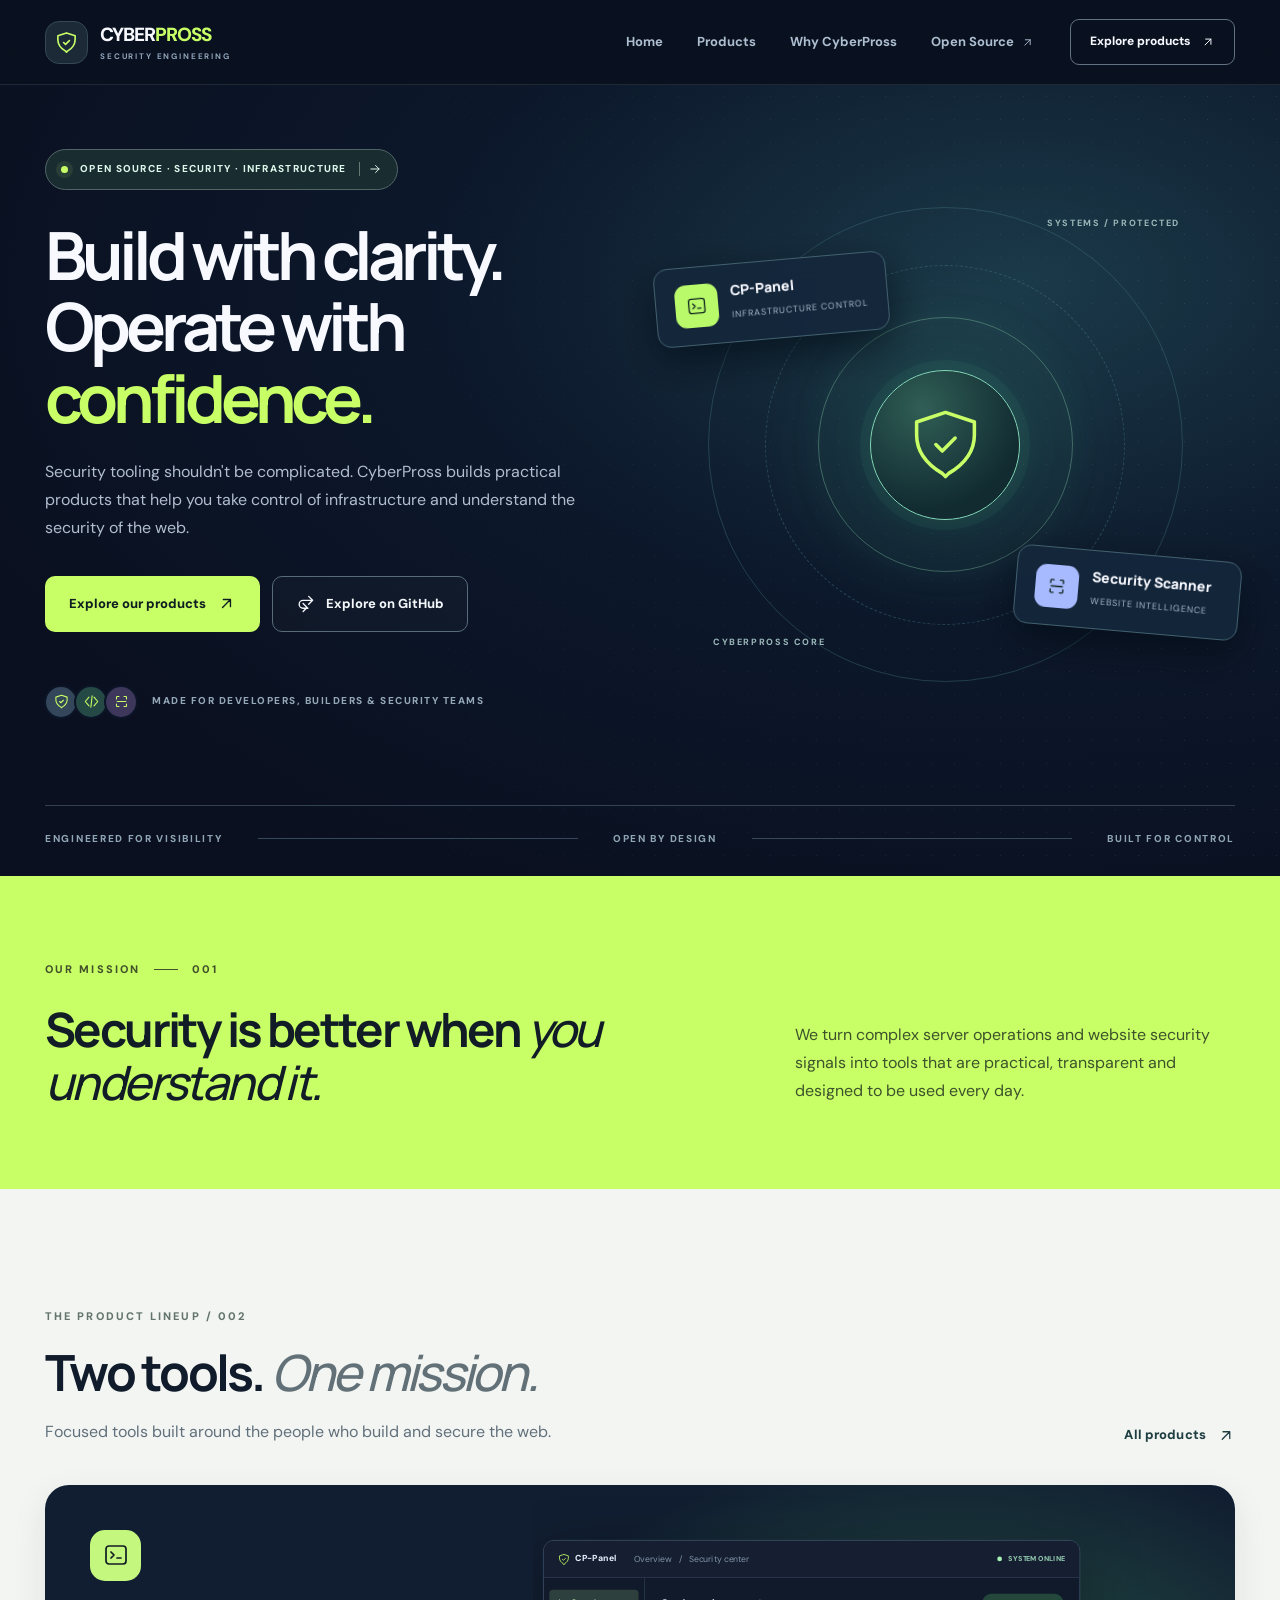
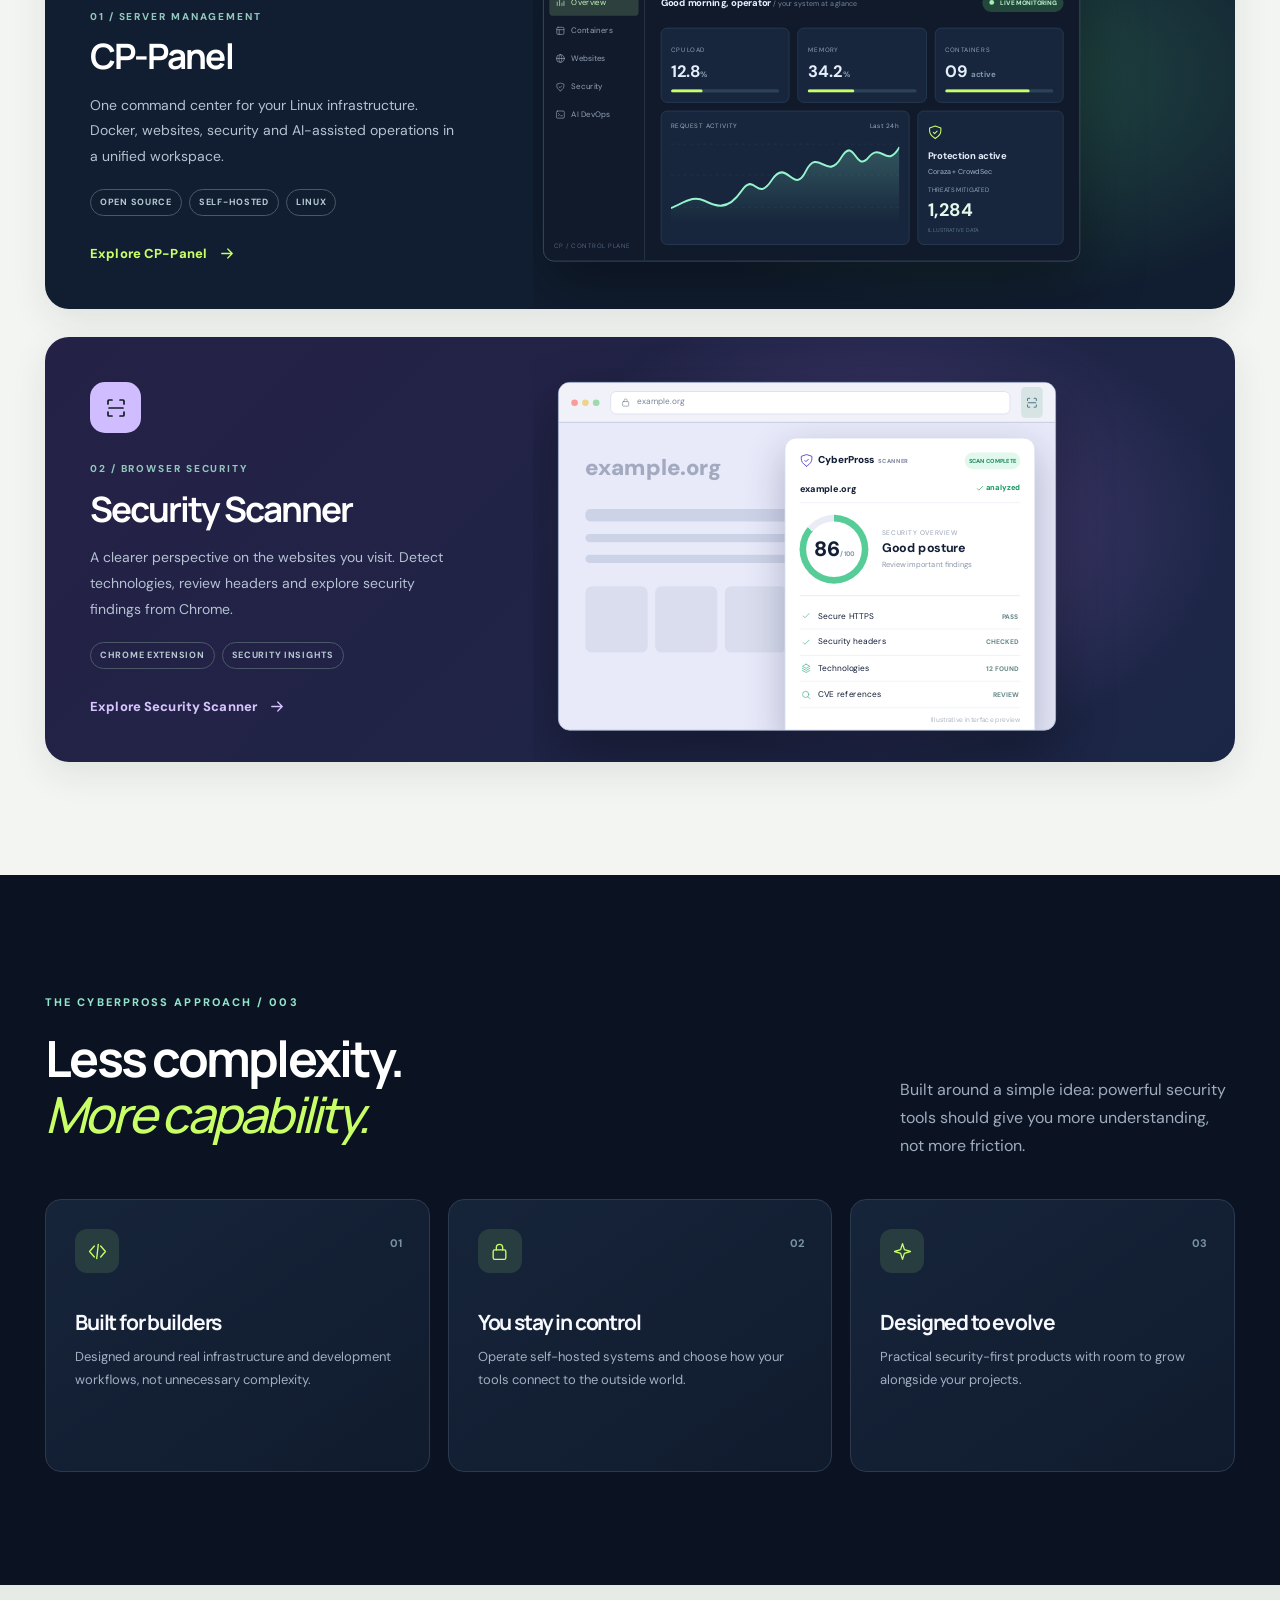
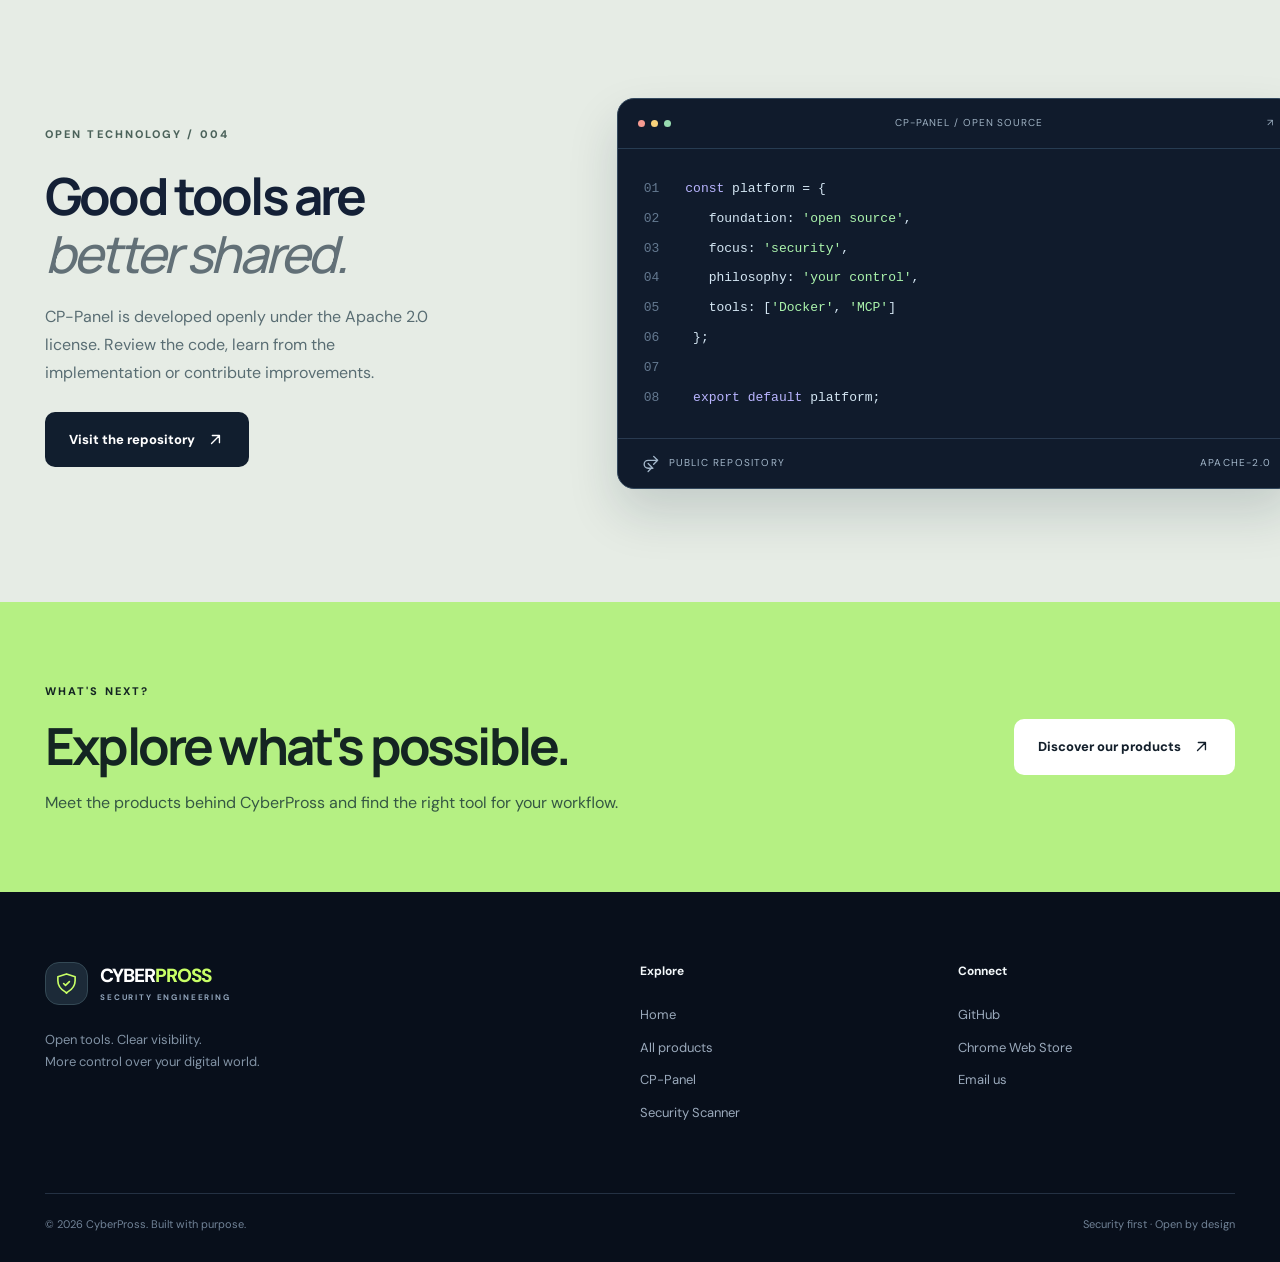
==== index.html @ 162265d2 "Import redesigned CyberPross static website" ====
<!doctype html><html lang="en"><head><meta charset="utf-8"><meta name="viewport" content="width=device-width,initial-scale=1"><meta name="description" content="CyberPross develops open-source server management software and web security tools. Discover CP-Panel and Security Scanner."><meta name="theme-color" content="#0a1020"><meta property="og:type" content="website"><meta property="og:title" content="Home | CyberPross"><meta property="og:description" content="CyberPross develops open-source server management software and web security tools. Discover CP-Panel and Security Scanner."><meta property="og:url" content="https://cyberpross.cc/"><meta name="color-scheme" content="dark"><link rel="canonical" href="https://cyberpross.cc/"><link rel="icon" href="/assets/favicon.svg" type="image/svg+xml"><link rel="stylesheet" href="/assets/styles.css"><script defer src="/assets/main.js"></script><title>Home | CyberPross</title></head><body><header class="site-header"><div class="shell nav"><a href="/" class="brand" aria-label="CyberPross home"><span class="brand-symbol"><svg class="ico " viewBox="0 0 24 24" fill="none" stroke="currentColor" stroke-width="1.7" stroke-linecap="round" stroke-linejoin="round" aria-hidden="true"><path d="m12 22 1-1c5-3 8-7 8-12V5l-9-3-9 3v4c0 5 3 9 8 12l1 1Z"/><path d="m9 12 2 2 4-4"/></svg></span><span>CYBER<span class="brand-sub">PROSS</span><small>SECURITY ENGINEERING</small></span></a><nav class="nav-links" id="main-nav" aria-label="Primary navigation"><a href="/" data-nav="/">Home</a><a href="/products/" data-nav="/products/">Products</a><a href="/#why">Why CyberPross</a><a href="https://github.com/nitishk1-hub/CP-Panel" target="_blank" rel="noopener noreferrer">Open Source <svg class="ico " viewBox="0 0 24 24" fill="none" stroke="currentColor" stroke-width="1.7" stroke-linecap="round" stroke-linejoin="round" aria-hidden="true"><path d="M7 17 17 7M8 7h9v9"/></svg></a></nav><a class="nav-button" href="/products/">Explore products <svg class="ico " viewBox="0 0 24 24" fill="none" stroke="currentColor" stroke-width="1.7" stroke-linecap="round" stroke-linejoin="round" aria-hidden="true"><path d="M7 17 17 7M8 7h9v9"/></svg></a><button class="menu-button" aria-controls="main-nav" aria-expanded="false" aria-label="Toggle menu"><svg class="ico " viewBox="0 0 24 24" fill="none" stroke="currentColor" stroke-width="1.7" stroke-linecap="round" stroke-linejoin="round" aria-hidden="true"><path d="M4 7h16M4 12h16M4 17h16"/></svg></button></div></header><main>
<div class="home-hero"><div class="hero-glow"></div><div class="shell hero-content"><div class="hero-copy"><div class="announcement"><span class="pulse"></span> OPEN SOURCE · SECURITY · INFRASTRUCTURE <span class="announcement-arrow"><svg class="ico " viewBox="0 0 24 24" fill="none" stroke="currentColor" stroke-width="1.7" stroke-linecap="round" stroke-linejoin="round" aria-hidden="true"><path d="M5 12h14m-6-6 6 6-6 6"/></svg></span></div><h1>Build with clarity.<br>Operate with <em>confidence.</em></h1><p>Security tooling shouldn't be complicated. CyberPross builds practical products that help you take control of infrastructure and understand the security of the web.</p><div class="hero-actions"><a class="button lime" href="/products/">Explore our products <svg class="ico " viewBox="0 0 24 24" fill="none" stroke="currentColor" stroke-width="1.7" stroke-linecap="round" stroke-linejoin="round" aria-hidden="true"><path d="M7 17 17 7M8 7h9v9"/></svg></a><a class="button outline" href="https://github.com/nitishk1-hub/CP-Panel" target="_blank" rel="noopener noreferrer"><svg class="ico " viewBox="0 0 24 24" fill="none" stroke="currentColor" stroke-width="1.7" stroke-linecap="round" stroke-linejoin="round" aria-hidden="true"><path d="m16 3 5 5-5 5M21 8H9a5 5 0 0 0 0 10h6m-6-6 5 5-5 5"/></svg> Explore on GitHub</a></div><div class="hero-proof"><div class="proof-avatars"><span><svg class="ico " viewBox="0 0 24 24" fill="none" stroke="currentColor" stroke-width="1.7" stroke-linecap="round" stroke-linejoin="round" aria-hidden="true"><path d="m12 22 1-1c5-3 8-7 8-12V5l-9-3-9 3v4c0 5 3 9 8 12l1 1Z"/><path d="m9 12 2 2 4-4"/></svg></span><span><svg class="ico " viewBox="0 0 24 24" fill="none" stroke="currentColor" stroke-width="1.7" stroke-linecap="round" stroke-linejoin="round" aria-hidden="true"><path d="m8 5-6 7 6 7M16 5l6 7-6 7m-3-16-2 18"/></svg></span><span><svg class="ico " viewBox="0 0 24 24" fill="none" stroke="currentColor" stroke-width="1.7" stroke-linecap="round" stroke-linejoin="round" aria-hidden="true"><path d="M4 8V5a1 1 0 0 1 1-1h3m8 0h3a1 1 0 0 1 1 1v3M4 16v3a1 1 0 0 0 1 1h3m8 0h3a1 1 0 0 0 1-1v-3M5 12h14"/></svg></span></div><span>MADE FOR DEVELOPERS, BUILDERS &amp; SECURITY TEAMS</span></div></div><div class="hero-image"><div class="hero-orbit orbit-one"></div><div class="hero-orbit orbit-two"></div><div class="hero-orbit orbit-three"></div><div class="hero-orbit core-orbit"><span><svg class="ico " viewBox="0 0 24 24" fill="none" stroke="currentColor" stroke-width="1.7" stroke-linecap="round" stroke-linejoin="round" aria-hidden="true"><path d="m12 22 1-1c5-3 8-7 8-12V5l-9-3-9 3v4c0 5 3 9 8 12l1 1Z"/><path d="m9 12 2 2 4-4"/></svg></span></div><div class="floating-card floating-left"><span><svg class="ico " viewBox="0 0 24 24" fill="none" stroke="currentColor" stroke-width="1.7" stroke-linecap="round" stroke-linejoin="round" aria-hidden="true"><rect x="2" y="3" width="20" height="18" rx="3"/><path d="m7 9 3 3-3 3m6 0h4"/></svg></span><div><b>CP-Panel</b><small>INFRASTRUCTURE CONTROL</small></div></div><div class="floating-card floating-right"><span><svg class="ico " viewBox="0 0 24 24" fill="none" stroke="currentColor" stroke-width="1.7" stroke-linecap="round" stroke-linejoin="round" aria-hidden="true"><path d="M4 8V5a1 1 0 0 1 1-1h3m8 0h3a1 1 0 0 1 1 1v3M4 16v3a1 1 0 0 0 1 1h3m8 0h3a1 1 0 0 0 1-1v-3M5 12h14"/></svg></span><div><b>Security Scanner</b><small>WEBSITE INTELLIGENCE</small></div></div><div class="orbit-label orbit-label-a">SYSTEMS / PROTECTED</div><div class="orbit-label orbit-label-b">CYBERPROSS CORE</div></div></div><div class="shell hero-bottom"><span>ENGINEERED FOR VISIBILITY</span><div class="line"></div><span>OPEN BY DESIGN</span><div class="line"></div><span>BUILT FOR CONTROL</span></div></div>
<section class="intro-band"><div class="shell intro-grid"><div class="intro-heading"><span class="eyebrow">OUR MISSION <span class="eyebrow-line"></span> 001</span><h2>Security is better when <span>you understand it.</span></h2></div><p>We turn complex server operations and website security signals into tools that are practical, transparent and designed to be used every day.</p></div></section>
<section class="section portfolio-section" id="products"><div class="shell"><div class="section-heading"><div><span class="eyebrow">THE PRODUCT LINEUP / 002</span><h2>Two tools. <span class="serif">One mission.</span></h2><p>Focused tools built around the people who build and secure the web.</p></div><a class="text-link dark-link" href="/products/">All products <svg class="ico " viewBox="0 0 24 24" fill="none" stroke="currentColor" stroke-width="1.7" stroke-linecap="round" stroke-linejoin="round" aria-hidden="true"><path d="M7 17 17 7M8 7h9v9"/></svg></a></div><div class="product-stack"><article class="product-tile cp-tile"><div class="tile-copy"><div class="tile-icon"><svg class="ico " viewBox="0 0 24 24" fill="none" stroke="currentColor" stroke-width="1.7" stroke-linecap="round" stroke-linejoin="round" aria-hidden="true"><rect x="2" y="3" width="20" height="18" rx="3"/><path d="m7 9 3 3-3 3m6 0h4"/></svg></div><span class="eyebrow">01 / SERVER MANAGEMENT</span><h3>CP-Panel</h3><p>One command center for your Linux infrastructure. Docker, websites, security and AI-assisted operations in a unified workspace.</p><div class="tile-tags"><span>OPEN SOURCE</span><span>SELF-HOSTED</span><span>LINUX</span></div><a class="text-link" href="/products/cp-panel/">Explore CP-Panel <svg class="ico " viewBox="0 0 24 24" fill="none" stroke="currentColor" stroke-width="1.7" stroke-linecap="round" stroke-linejoin="round" aria-hidden="true"><path d="M5 12h14m-6-6 6 6-6 6"/></svg></a></div><div class="tile-preview"><div class="mock-dashboard"><div class="dash-top"><span class="dash-mark"><svg class="ico " viewBox="0 0 24 24" fill="none" stroke="currentColor" stroke-width="1.7" stroke-linecap="round" stroke-linejoin="round" aria-hidden="true"><path d="m12 22 1-1c5-3 8-7 8-12V5l-9-3-9 3v4c0 5 3 9 8 12l1 1Z"/><path d="m9 12 2 2 4-4"/></svg> CP-Panel</span><span class="dash-crumb">Overview <em>/</em> Security center</span><span class="dash-online"><i></i> SYSTEM ONLINE</span></div><div class="dash-content"><aside class="dash-rail"><span class="active"><svg class="ico " viewBox="0 0 24 24" fill="none" stroke="currentColor" stroke-width="1.7" stroke-linecap="round" stroke-linejoin="round" aria-hidden="true"><path d="M4 20v-9m6 9V5m6 15v-6m5 6V9"/></svg> Overview</span><span><svg class="ico " viewBox="0 0 24 24" fill="none" stroke="currentColor" stroke-width="1.7" stroke-linecap="round" stroke-linejoin="round" aria-hidden="true"><rect x="3" y="3" width="18" height="18" rx="3"/><path d="M3 9h18M9 9v12"/></svg> Containers</span><span><svg class="ico " viewBox="0 0 24 24" fill="none" stroke="currentColor" stroke-width="1.7" stroke-linecap="round" stroke-linejoin="round" aria-hidden="true"><circle cx="12" cy="12" r="10"/><path d="M2 12h20M12 2c5 5 5 15 0 20-5-5-5-15 0-20"/></svg> Websites</span><span><svg class="ico " viewBox="0 0 24 24" fill="none" stroke="currentColor" stroke-width="1.7" stroke-linecap="round" stroke-linejoin="round" aria-hidden="true"><path d="m12 22 1-1c5-3 8-7 8-12V5l-9-3-9 3v4c0 5 3 9 8 12l1 1Z"/><path d="m9 12 2 2 4-4"/></svg> Security</span><span><svg class="ico " viewBox="0 0 24 24" fill="none" stroke="currentColor" stroke-width="1.7" stroke-linecap="round" stroke-linejoin="round" aria-hidden="true"><rect x="2" y="3" width="20" height="18" rx="3"/><path d="m7 9 3 3-3 3m6 0h4"/></svg> AI DevOps</span><div class="rail-end">CP / CONTROL PLANE</div></aside><div class="dash-main"><div class="dash-heading"><span>Good morning, operator<span class="dash-soft"> / your system at a glance</span></span><span class="tiny-pill"><i></i> LIVE MONITORING</span></div><div class="dash-stats"><div><small>CPU LOAD</small><b>12.8<span>%</span></b><div class="tiny-meter"><i style="width:29%"></i></div></div><div><small>MEMORY</small><b>34.2<span>%</span></b><div class="tiny-meter"><i style="width:43%"></i></div></div><div><small>CONTAINERS</small><b>09 <span>active</span></b><div class="tiny-meter"><i style="width:78%"></i></div></div></div><div class="dash-bottom"><div class="dash-chart"><div class="chart-head"><span>REQUEST ACTIVITY</span><span>Last 24h</span></div><svg viewBox="0 0 390 115" preserveAspectRatio="none" aria-label="Illustrative request activity chart"><defs><linearGradient id="cFill" x1="0" y1="0" x2="0" y2="1"><stop offset="0%" stop-color="#87f0cf" stop-opacity=".24"/><stop offset="100%" stop-color="#87f0cf" stop-opacity="0"/></linearGradient></defs><path d="M0 94H390M0 50H390M0 8H390" stroke="#26374d" stroke-dasharray="4 7"/><path d="M0 95C28 85 39 78 57 85S96 100 120 72 146 89 172 57 209 79 230 45 266 59 290 27 314 48 337 26 367 43 390 12V115H0Z" fill="url(#cFill)"/><path d="M0 95C28 85 39 78 57 85S96 100 120 72 146 89 172 57 209 79 230 45 266 59 290 27 314 48 337 26 367 43 390 12" fill="none" stroke="#95f5cf" stroke-width="2.8"/></svg></div><div class="dash-protect"><div class="protect-icon"><svg class="ico " viewBox="0 0 24 24" fill="none" stroke="currentColor" stroke-width="1.7" stroke-linecap="round" stroke-linejoin="round" aria-hidden="true"><path d="m12 22 1-1c5-3 8-7 8-12V5l-9-3-9 3v4c0 5 3 9 8 12l1 1Z"/><path d="m9 12 2 2 4-4"/></svg></div><b>Protection active</b><p>Coraza + CrowdSec</p><span>THREATS MITIGATED</span><strong>1,284</strong><small>ILLUSTRATIVE DATA</small></div></div></div></div></div></div></article><article class="product-tile scanner-tile"><div class="tile-copy"><div class="tile-icon purple"><svg class="ico " viewBox="0 0 24 24" fill="none" stroke="currentColor" stroke-width="1.7" stroke-linecap="round" stroke-linejoin="round" aria-hidden="true"><path d="M4 8V5a1 1 0 0 1 1-1h3m8 0h3a1 1 0 0 1 1 1v3M4 16v3a1 1 0 0 0 1 1h3m8 0h3a1 1 0 0 0 1-1v-3M5 12h14"/></svg></div><span class="eyebrow">02 / BROWSER SECURITY</span><h3>Security Scanner</h3><p>A clearer perspective on the websites you visit. Detect technologies, review headers and explore security findings from Chrome.</p><div class="tile-tags"><span>CHROME EXTENSION</span><span>SECURITY INSIGHTS</span></div><a class="text-link" href="/products/security-scanner/">Explore Security Scanner <svg class="ico " viewBox="0 0 24 24" fill="none" stroke="currentColor" stroke-width="1.7" stroke-linecap="round" stroke-linejoin="round" aria-hidden="true"><path d="M5 12h14m-6-6 6 6-6 6"/></svg></a></div><div class="tile-preview"><div class="mock-browser"><div class="browser-chrome"><div class="browser-dots"><i></i><i></i><i></i></div><div class="browser-address"><svg class="ico " viewBox="0 0 24 24" fill="none" stroke="currentColor" stroke-width="1.7" stroke-linecap="round" stroke-linejoin="round" aria-hidden="true"><rect x="4" y="10" width="16" height="12" rx="2"/><path d="M8 10V7a4 4 0 0 1 8 0v3"/></svg> example.org</div><div class="browser-tool"><svg class="ico " viewBox="0 0 24 24" fill="none" stroke="currentColor" stroke-width="1.7" stroke-linecap="round" stroke-linejoin="round" aria-hidden="true"><path d="M4 8V5a1 1 0 0 1 1-1h3m8 0h3a1 1 0 0 1 1 1v3M4 16v3a1 1 0 0 0 1 1h3m8 0h3a1 1 0 0 0 1-1v-3M5 12h14"/></svg></div></div><div class="scan-layout"><div class="scan-background"><span>example.org</span><div class="phantom large"></div><div class="phantom medium"></div><div class="phantom"></div><div class="phantom-cards"><i></i><i></i><i></i></div></div><div class="scan-popover"><div class="scan-head"><div class="scan-brand"><svg class="ico " viewBox="0 0 24 24" fill="none" stroke="currentColor" stroke-width="1.7" stroke-linecap="round" stroke-linejoin="round" aria-hidden="true"><path d="m12 22 1-1c5-3 8-7 8-12V5l-9-3-9 3v4c0 5 3 9 8 12l1 1Z"/><path d="m9 12 2 2 4-4"/></svg> CyberPross <span>SCANNER</span></div><span class="scan-status">SCAN COMPLETE</span></div><div class="scan-target">example.org <span><svg class="ico " viewBox="0 0 24 24" fill="none" stroke="currentColor" stroke-width="1.7" stroke-linecap="round" stroke-linejoin="round" aria-hidden="true"><path d="m5 12 4 4L19 6"/></svg> analyzed</span></div><div class="scan-score"><div class="score-ring"><span>86<small>/100</small></span></div><div><small>SECURITY OVERVIEW</small><strong>Good posture</strong><p>Review important findings</p></div></div><div class="scan-lines"><div><svg class="ico " viewBox="0 0 24 24" fill="none" stroke="currentColor" stroke-width="1.7" stroke-linecap="round" stroke-linejoin="round" aria-hidden="true"><path d="m5 12 4 4L19 6"/></svg> Secure HTTPS <span>PASS</span></div><div><svg class="ico " viewBox="0 0 24 24" fill="none" stroke="currentColor" stroke-width="1.7" stroke-linecap="round" stroke-linejoin="round" aria-hidden="true"><path d="m5 12 4 4L19 6"/></svg> Security headers <span>CHECKED</span></div><div><svg class="ico " viewBox="0 0 24 24" fill="none" stroke="currentColor" stroke-width="1.7" stroke-linecap="round" stroke-linejoin="round" aria-hidden="true"><path d="m12 2 9 5-9 5-9-5 9-5Zm-9 10 9 5 9-5M3 17l9 5 9-5"/></svg> Technologies <span>12 FOUND</span></div><div><svg class="ico " viewBox="0 0 24 24" fill="none" stroke="currentColor" stroke-width="1.7" stroke-linecap="round" stroke-linejoin="round" aria-hidden="true"><circle cx="10.8" cy="10.8" r="7.5"/><path d="m16.5 16.5 5 5"/></svg> CVE references <span>REVIEW</span></div></div><div class="scan-foot">Illustrative interface preview</div></div></div></div></div></article></div></div></section>
<section class="section difference-section" id="why"><div class="shell"><div class="section-heading inverse"><div><span class="eyebrow">THE CYBERPROSS APPROACH / 003</span><h2>Less complexity.<br><span class="serif">More capability.</span></h2></div><p>Built around a simple idea: powerful security tools should give you more understanding, not more friction.</p></div><div class="benefits"><article class="benefit"><div class="benefit-icon"><svg class="ico " viewBox="0 0 24 24" fill="none" stroke="currentColor" stroke-width="1.7" stroke-linecap="round" stroke-linejoin="round" aria-hidden="true"><path d="m8 5-6 7 6 7M16 5l6 7-6 7m-3-16-2 18"/></svg></div><span class="benefit-number">01</span><h3>Built for builders</h3><p>Designed around real infrastructure and development workflows, not unnecessary complexity.</p></article><article class="benefit"><div class="benefit-icon"><svg class="ico " viewBox="0 0 24 24" fill="none" stroke="currentColor" stroke-width="1.7" stroke-linecap="round" stroke-linejoin="round" aria-hidden="true"><rect x="4" y="10" width="16" height="12" rx="2"/><path d="M8 10V7a4 4 0 0 1 8 0v3"/></svg></div><span class="benefit-number">02</span><h3>You stay in control</h3><p>Operate self-hosted systems and choose how your tools connect to the outside world.</p></article><article class="benefit"><div class="benefit-icon"><svg class="ico " viewBox="0 0 24 24" fill="none" stroke="currentColor" stroke-width="1.7" stroke-linecap="round" stroke-linejoin="round" aria-hidden="true"><path d="m12 2 2.4 7.6L22 12l-7.6 2.4L12 22l-2.4-7.6L2 12l7.6-2.4L12 2Z"/></svg></div><span class="benefit-number">03</span><h3>Designed to evolve</h3><p>Practical security-first products with room to grow alongside your projects.</p></article></div></div></section>
<section class="section open-section"><div class="shell open-grid"><div><span class="eyebrow">OPEN TECHNOLOGY / 004</span><h2>Good tools are<br><span class="serif">better shared.</span></h2><p>CP-Panel is developed openly under the Apache 2.0 license. Review the code, learn from the implementation or contribute improvements.</p><a class="button dark" href="https://github.com/nitishk1-hub/CP-Panel" target="_blank" rel="noopener noreferrer">Visit the repository <svg class="ico " viewBox="0 0 24 24" fill="none" stroke="currentColor" stroke-width="1.7" stroke-linecap="round" stroke-linejoin="round" aria-hidden="true"><path d="M7 17 17 7M8 7h9v9"/></svg></a></div><div class="code-illustration"><div class="code-title"><span><i></i><i></i><i></i></span> CP-PANEL / OPEN SOURCE <span>↗</span></div><div class="code-body"><div><i>01</i><span class="code-purple">const</span> platform = {</div><div><i>02</i> &nbsp; foundation: <span class="code-green">'open source'</span>,</div><div><i>03</i> &nbsp; focus: <span class="code-green">'security'</span>,</div><div><i>04</i> &nbsp; philosophy: <span class="code-green">'your control'</span>,</div><div><i>05</i> &nbsp; tools: [<span class="code-green">'Docker'</span>, <span class="code-green">'MCP'</span>]</div><div><i>06</i> };</div><div><i>07</i></div><div><i>08</i> <span class="code-purple">export default</span> platform;</div></div><div class="code-bottom"><svg class="ico " viewBox="0 0 24 24" fill="none" stroke="currentColor" stroke-width="1.7" stroke-linecap="round" stroke-linejoin="round" aria-hidden="true"><path d="m16 3 5 5-5 5M21 8H9a5 5 0 0 0 0 10h6m-6-6 5 5-5 5"/></svg> PUBLIC REPOSITORY <span>APACHE-2.0</span></div></div></div></section>
<section class="end-cta"><div class="shell cta-inner"><div><span class="eyebrow">WHAT'S NEXT?</span><h2>Explore what's possible.</h2><p>Meet the products behind CyberPross and find the right tool for your workflow.</p></div><a class="button light" href="/products/">Discover our products <svg class="ico " viewBox="0 0 24 24" fill="none" stroke="currentColor" stroke-width="1.7" stroke-linecap="round" stroke-linejoin="round" aria-hidden="true"><path d="M7 17 17 7M8 7h9v9"/></svg></a></div></section>
</main><footer class="footer"><div class="shell footer-main"><div class="footer-brand"><a href="/" class="brand"><span class="brand-symbol"><svg class="ico " viewBox="0 0 24 24" fill="none" stroke="currentColor" stroke-width="1.7" stroke-linecap="round" stroke-linejoin="round" aria-hidden="true"><path d="m12 22 1-1c5-3 8-7 8-12V5l-9-3-9 3v4c0 5 3 9 8 12l1 1Z"/><path d="m9 12 2 2 4-4"/></svg></span><span>CYBER<span class="brand-sub">PROSS</span><small>SECURITY ENGINEERING</small></span></a><p>Open tools. Clear visibility.<br>More control over your digital world.</p></div><div class="footer-col"><b>Explore</b><a href="/">Home</a><a href="/products/">All products</a><a href="/products/cp-panel/">CP-Panel</a><a href="/products/security-scanner/">Security Scanner</a></div><div class="footer-col"><b>Connect</b><a href="https://github.com/nitishk1-hub/CP-Panel" target="_blank" rel="noopener noreferrer">GitHub</a><a href="https://chromewebstore.google.com/detail/cyberpross-security-scann/edbncdajlofhbpejdnpjjgjlmbiemeie" target="_blank" rel="noopener noreferrer">Chrome Web Store</a><a href="mailto:admin@cyberpross.com">Email us</a></div></div><div class="shell footer-base"><span>© 2026 CyberPross. Built with purpose.</span><span>Security first · Open by design</span></div></footer></body></html>
---- assets/styles.css ----
@import url('https://fonts.googleapis.com/css2?family=DM+Sans:wght@400;500;600;700;800&family=Manrope:wght@400;500;600;700;800&display=swap');
:root{--ink:#101b2b;--deep:#0a1020;--lime:#c8ff66;--mint:#93e5cb;--paper:#f3f5f2;--muted:#a9b5c7;--border:#d9e0dd;--darkborder:#26354d}*{box-sizing:border-box}html{scroll-behavior:smooth}body{margin:0;background:var(--deep);color:#f7f9ff;font:16px/1.65 'DM Sans',system-ui,sans-serif}a{text-decoration:none;color:inherit}a:focus-visible,button:focus-visible{outline:3px solid var(--lime);outline-offset:4px}button{font:inherit;cursor:pointer}.ico{width:19px;height:19px;display:inline-block;vertical-align:middle;flex:none}h1,h2,h3,p{margin:0}h1,h2,h3{font-family:Manrope,system-ui,sans-serif;line-height:1.12;letter-spacing:-.055em}p{line-height:1.75}.shell{width:min(1190px,calc(100% - 60px));margin-inline:auto}.eyebrow{font-size:11px;letter-spacing:.19em;font-weight:800;text-transform:uppercase;display:inline-flex;align-items:center;gap:14px}.eyebrow-line{width:24px;height:1px;background:currentColor}.serif{font-weight:500;font-style:italic;color:#627077}.site-header{border-bottom:1px solid #ffffff18;position:sticky;top:0;background:#0a1220e8;backdrop-filter:blur(19px);z-index:30}.nav{height:84px;display:flex;align-items:center;gap:36px}.brand{display:flex;align-items:center;gap:12px;line-height:1;font-size:19px;font-weight:800;letter-spacing:-.05em}.brand-symbol{width:43px;height:43px;border:1px solid #344955;display:grid;place-items:center;border-radius:14px;background:#1c2a38;color:var(--lime)}.brand-symbol .ico{width:23px;height:23px}.brand-sub{color:var(--lime)}.brand small{display:block;margin-top:8px;font:700 8px/1 'DM Sans',sans-serif;letter-spacing:.23em;color:#91a4ba}.nav-links{display:flex;align-items:center;gap:34px;margin-left:auto}.nav-links a{font-size:13px;color:#adbed0;font-weight:700}.nav-links a:hover,.nav-links a.active{color:var(--lime)}.nav-links svg{width:13px;height:13px;margin-left:4px}.nav-button{padding:12px 19px;border:1px solid #627181;border-radius:9px;font-size:12px;font-weight:800;white-space:nowrap}.nav-button .ico{width:14px;height:14px;margin-left:8px}.nav-button:hover{background:#17283a}.menu-button{display:none;background:none;color:white;border:0;padding:8px}.home-hero{background:radial-gradient(ellipse at 80% 25%,#1b3a49 0%,#0c182b 39%,#0a1020 80%);position:relative;overflow:hidden}.home-hero:before{content:"";position:absolute;inset:0;background-image:radial-gradient(#c6d6e422 .8px,transparent .8px);background-size:23px 23px;mask-image:linear-gradient(90deg,transparent,#000)}.hero-content{position:relative;display:grid;grid-template-columns:1fr 1fr;min-height:648px;align-items:center;gap:30px}.hero-copy{padding:64px 0 86px;position:relative;z-index:2}.announcement{display:inline-flex;align-items:center;gap:12px;padding:11px 15px;border:1px solid #526666;border-radius:100px;color:#ddf7ea;font-size:10px;letter-spacing:.13em;font-weight:800;background:#192c30}.announcement-arrow{display:inline-flex;border-left:1px solid #647875;padding-left:8px}.announcement-arrow .ico{width:14px;height:14px}.pulse{width:7px;height:7px;border-radius:50%;background:var(--lime);box-shadow:0 0 0 5px #b6e96f18;animation:pulse 3s infinite}@keyframes pulse{50%{box-shadow:0 0 0 10px #b6e96f04}}.hero-copy h1{font-size:clamp(48px,5.2vw,76px);line-height:1.08;margin:29px 0 24px;letter-spacing:-.075em}.hero-copy h1 em{font-style:normal;color:var(--lime)}.hero-copy>p{max-width:540px;color:#b1bed0;font-size:16px}.hero-actions{display:flex;gap:12px;flex-wrap:wrap;margin-top:34px}.button{display:inline-flex;align-items:center;justify-content:center;gap:11px;padding:16px 23px;min-height:54px;border-radius:10px;font-weight:800;font-size:13px;transition:transform .2s,background .2s,border-color .2s;border:1px solid transparent}.button:hover{transform:translateY(-2px)}.button.lime{background:var(--lime);color:#0e1d20}.button.lime:hover{background:#dcff9e}.button.outline{border-color:#576b7a;color:#f3f7fa;background:#ffffff05}.button.outline:hover{border-color:var(--lime)}.button.dark{color:white;background:#111e2e}.button.light{color:#131f2b;background:white}.hero-proof{display:flex;align-items:center;gap:14px;margin-top:53px;font-size:10px;letter-spacing:.15em;color:#95a8b8;font-weight:800}.proof-avatars{display:flex;padding-left:3px}.proof-avatars span{width:34px;height:34px;display:grid;place-items:center;border-radius:50%;border:2px solid #0c1527;margin-left:-4px;background:#34475a;color:var(--lime)}.proof-avatars span:nth-child(2){background:#254a46}.proof-avatars span:nth-child(3){background:#3d375c}.proof-avatars .ico{width:15px;height:15px}.hero-image{height:610px;position:relative;display:flex;align-items:center;justify-content:center}.hero-orbit{border:1px solid #477b82;border-radius:50%;position:absolute;box-shadow:inset 0 0 40px #64b8a108}.orbit-one{width:475px;height:475px;opacity:.38}.orbit-two{width:360px;height:360px;opacity:.45;border-style:dashed;animation:spin 100s linear infinite}.orbit-three{width:255px;height:255px;border-color:#9bf1bf66;box-shadow:0 0 80px #8bf5ba16,inset 0 0 70px #83e6ae18;opacity:.85}.core-orbit{width:150px;height:150px;background:radial-gradient(circle at 35% 25%,#305e55,#112b31 70%);display:grid;place-items:center;border:1px solid #82d8b6;box-shadow:0 0 0 10px #71edae0c,0 0 80px #52d69d48}.core-orbit svg{width:77px;height:77px;color:var(--lime);stroke-width:1.1}@keyframes spin{to{transform:rotate(360deg)}}.floating-card{position:absolute;z-index:2;background:#14263aee;border:1px solid #41606e;backdrop-filter:blur(12px);border-radius:14px;display:flex;align-items:center;gap:13px;padding:16px 19px;min-width:225px;box-shadow:0 15px 40px #010a12a0}.floating-card>span{width:43px;height:43px;border-radius:11px;background:#b9fa6b;color:#10261d;display:grid;place-items:center}.floating-card b{display:block;font:800 14px Manrope,sans-serif}.floating-card small{font-size:9px;letter-spacing:.11em;color:#a4b7c7}.floating-left{left:0;top:120px;transform:rotate(-5deg)}.floating-right{right:-5px;bottom:117px;transform:rotate(5deg)}.floating-right>span{background:#a7baff}.orbit-label{position:absolute;font-size:9px;letter-spacing:.18em;color:#9ab6b7;font-weight:750}.orbit-label-a{right:55px;top:76px}.orbit-label-b{left:10%;bottom:100px}.hero-bottom{border-top:1px solid #324254;position:relative;display:flex;align-items:center;gap:35px;padding:25px 0 29px;color:#90a5b5;font-size:10px;font-weight:800;letter-spacing:.17em}.hero-bottom .line{height:1px;background:#34495a;flex:1}.intro-band{background:var(--lime);color:#111c27;padding:79px 0}.intro-grid{display:grid;grid-template-columns:1.2fr .8fr;gap:90px;align-items:end}.intro-heading .eyebrow{color:#43512a}.intro-heading h2{font-size:clamp(33px,3.7vw,50px);margin-top:22px;max-width:730px}.intro-heading h2 span{font-style:italic;font-weight:500}.intro-grid>p{max-width:420px;font-size:16px;color:#3d522b;padding-bottom:5px}.section{padding:113px 0}.portfolio-section{background:var(--paper);color:var(--ink)}.section-heading{display:flex;align-items:end;justify-content:space-between;gap:38px;margin-bottom:39px}.section-heading .eyebrow{color:#63746d}.section-heading h2{font-size:clamp(34px,3.9vw,53px);margin:17px 0}.section-heading p{color:#61707b;max-width:550px}.text-link{display:inline-flex;align-items:center;gap:11px;font-size:13px;font-weight:800;letter-spacing:.01em}.text-link .ico{width:18px}.dark-link{white-space:nowrap;color:#1f3e42}.product-stack{display:grid;gap:28px}.product-tile{background:#111e31;color:white;border-radius:24px;min-height:405px;display:grid;grid-template-columns:41% 59%;overflow:hidden;box-shadow:0 12px 36px #19243216}.scanner-tile{background:linear-gradient(135deg,#252146,#1b2646)}.tile-copy{padding:45px;display:flex;flex-direction:column;align-items:flex-start;position:relative;z-index:2}.tile-icon{display:grid;place-items:center;width:51px;height:51px;border-radius:15px;background:#c4f77d;color:#101c23;margin-bottom:28px}.tile-icon.purple{background:#d0bdff}.tile-icon .ico{width:24px;height:24px}.tile-copy .eyebrow{color:#92c8bc;font-size:10px}.tile-copy h3{font-size:35px;margin:12px 0 16px}.tile-copy p{font-size:14px;line-height:1.85;color:#b4c2d2;max-width:370px}.tile-tags{display:flex;flex-wrap:wrap;gap:7px;margin-top:19px}.tile-tags span{border:1px solid #4a5868;border-radius:50px;padding:5px 9px;font-size:9px;font-weight:750;letter-spacing:.08em;color:#b5c9d1}.tile-copy .text-link{margin-top:auto;padding-top:27px;color:var(--lime)}.scanner-tile .tile-copy .text-link{color:#d8c4ff}.tile-preview{position:relative;overflow:hidden;min-height:405px;padding:70px 0 0 0}.cp-tile .tile-preview{background:radial-gradient(ellipse at 60% 45%,#245045,transparent 70%)}.scanner-tile .tile-preview{background:radial-gradient(ellipse at 50% 45%,#4c3f79,transparent 70%)}.tile-preview .mock-dashboard{position:absolute;top:55px;left:10px;width:680px;transform:scale(.79);transform-origin:top left}.tile-preview .mock-browser{position:absolute;width:600px;left:25px;top:45px;transform:scale(.83);transform-origin:top left}.difference-section{background:#0b1322}.section-heading.inverse .eyebrow{color:var(--mint)}.section-heading.inverse h2{color:white}.section-heading.inverse .serif{color:var(--lime)}.section-heading.inverse>p{max-width:335px;color:#9eacbf}.benefits{display:grid;grid-template-columns:repeat(3,1fr);gap:18px}.benefit{border:1px solid #2c3a50;border-radius:16px;padding:29px;min-height:273px;background:linear-gradient(145deg,#16243a,#101b2d);position:relative}.benefit-icon{display:grid;place-items:center;width:44px;height:44px;border-radius:12px;background:#273d40;color:var(--lime)}.benefit h3{font-size:21px;margin:38px 0 11px}.benefit p{color:#a1afc2;font-size:13px}.benefit-number{position:absolute;top:34px;right:27px;font-size:11px;color:#7c90a3;font-weight:800}.open-section{background:#e6ece5;color:#142036}.open-grid{display:grid;grid-template-columns:43% 57%;gap:60px;align-items:center}.open-grid .eyebrow{color:#4b625a}.open-grid h2{font-size:clamp(34px,4vw,55px);margin:21px 0}.open-grid>div:first-child p{color:#596d73;max-width:390px;margin-bottom:25px}.code-illustration{background:#101b2c;color:#d5e7f4;border:1px solid #34495e;border-radius:17px;box-shadow:0 24px 50px #0c253028;overflow:hidden}.code-title{display:flex;justify-content:space-between;align-items:center;padding:16px 20px;border-bottom:1px solid #273c52;font-size:10px;letter-spacing:.09em;color:#9eb1c2}.code-title>span:first-child{display:flex;gap:6px}.code-title i{width:7px;height:7px;background:#a0b0c2;border-radius:50%}.code-title i:first-child{background:#f59a91}.code-title i:nth-child(2){background:#f8d27b}.code-title i:nth-child(3){background:#97dbb0}.code-body{padding:25px 26px;font:13px/2.3 ui-monospace,monospace}.code-body i{font-style:normal;color:#647990;margin-right:26px}.code-green{color:#abf4ac}.code-purple{color:#b9b5ff}.code-bottom{padding:15px 23px;display:flex;align-items:center;gap:9px;border-top:1px solid #293a50;color:#a3b7ca;font-size:10px;letter-spacing:.12em}.code-bottom span{margin-left:auto}.end-cta{padding:75px 0;background:#b5f083;color:#142522}.cta-inner{display:flex;align-items:center;justify-content:space-between;gap:35px}.end-cta h2{font-size:clamp(34px,4vw,54px);margin:14px 0}.end-cta p{color:#355843;max-width:590px}.footer{background:#080f1b;color:white}.footer-main{display:grid;grid-template-columns:2fr 1fr 1fr;gap:40px;padding:70px 0}.footer-brand p{color:#8293a5;font-size:13px;margin-top:24px}.footer-col{display:flex;flex-direction:column;gap:11px}.footer-col b{font-size:12px;margin-bottom:12px;color:#f3f8fa}.footer-col a{font-size:13px;color:#9baabc}.footer-col a:hover{color:var(--lime)}.footer-base{display:flex;justify-content:space-between;gap:20px;border-top:1px solid #243143;padding:21px 0 29px;font-size:11px;color:#718397}.mock-dashboard{background:#101a2a;border:1px solid #43536b;border-radius:14px;box-shadow:0 30px 80px #0006;overflow:hidden;color:#e6eefc;font-family:'DM Sans',sans-serif}.dash-top{height:47px;border-bottom:1px solid #2a3850;display:flex;align-items:center;gap:22px;padding:0 18px;font-size:11px;background:#151f31}.dash-mark{font-weight:800;white-space:nowrap}.dash-mark .ico{color:var(--lime);width:15px;margin-right:4px}.dash-crumb{color:#8193aa}.dash-crumb em{font-style:normal;padding:0 6px}.dash-online{margin-left:auto;color:#8fc5ac;font-size:9px;font-weight:850;white-space:nowrap}.dash-online i,.tiny-pill i{display:inline-block;width:6px;height:6px;border-radius:50%;background:#a6f0b2;margin-right:6px}.dash-content{display:grid;grid-template-columns:128px 1fr;min-height:294px}.dash-rail{border-right:1px solid #2b3a4e;display:flex;flex-direction:column;gap:3px;padding:15px 7px;font-size:10px;color:#93a1b7;position:relative}.dash-rail>span{padding:8px;white-space:nowrap}.dash-rail .active{background:#2e403e;color:#bdf3bc;border-radius:5px}.dash-rail .ico{width:12px;height:12px;margin-right:5px}.rail-end{position:absolute;bottom:12px;left:13px;font-size:8px;letter-spacing:.1em;color:#4e6682}.dash-main{padding:20px}.dash-heading{display:flex;justify-content:space-between;gap:10px;align-items:center;font-weight:800;font-size:12px}.dash-soft{font-size:9px;color:#7487a0;font-weight:400}.tiny-pill{font-size:8px;white-space:nowrap;background:#24473b;color:#b6f3cb;border-radius:30px;padding:5px 9px}.dash-stats{display:grid;grid-template-columns:repeat(3,1fr);gap:10px;margin-top:20px}.dash-stats>div{background:#17263c;border:1px solid #2b3d57;border-radius:8px;padding:12px}.dash-stats small{font-size:8px;letter-spacing:.09em;color:#93a1b6}.dash-stats b{font-size:21px;display:block;line-height:1.5}.dash-stats b span{font-size:10px;color:#8299ae}.tiny-meter{height:4px;background:#2b4257;border-radius:2px;overflow:hidden;margin-top:7px}.tiny-meter i{display:block;background:var(--lime);height:100%;border-radius:2px}.dash-bottom{display:grid;grid-template-columns:1.45fr .85fr;gap:10px;margin-top:10px}.dash-chart,.dash-protect{background:#17263c;border:1px solid #2b3d57;border-radius:8px;padding:12px}.chart-head{display:flex;justify-content:space-between;font-size:8px;color:#9dafbe;letter-spacing:.09em}.dash-chart svg{width:100%;height:107px;margin-top:9px}.dash-protect{display:flex;align-items:flex-start;flex-direction:column}.protect-icon{color:var(--lime)}.dash-protect b{font-size:12px;margin-top:9px}.dash-protect p{font-size:9px;color:#a4b5c5;margin-top:2px}.dash-protect>span{font-size:8px;color:#90a5bd;margin-top:8px}.dash-protect strong{font-size:23px;color:#e2f9ec}.dash-protect>small{font-size:7px;color:#5a728f;margin-top:auto}.mock-browser{background:#e8eafa;border:1px solid #aab7d1;border-radius:14px;overflow:hidden;box-shadow:0 28px 70px #0005;color:#141e37;font-family:'DM Sans',sans-serif}.browser-chrome{height:48px;background:#f1f2f9;border-bottom:1px solid #bec5d8;display:flex;align-items:center;gap:13px;padding:0 15px}.browser-dots{display:flex;gap:5px}.browser-dots i{width:8px;height:8px;background:#c2c8d5;border-radius:50%}.browser-dots i:first-child{background:#fa9b9b}.browser-dots i:nth-child(2){background:#eed48b}.browser-dots i:nth-child(3){background:#9ddaac}.browser-address{height:28px;border-radius:7px;background:white;border:1px solid #d9deed;color:#79859c;display:flex;align-items:center;gap:8px;padding:0 12px;font-size:10px;flex:1}.browser-address svg{width:11px;height:11px}.browser-tool{background:#d6e4e3;border-radius:5px;color:#476b83;padding:5px}.browser-tool svg{width:16px;height:16px}.scan-layout{height:370px;position:relative;overflow:hidden}.scan-background{padding:32px;opacity:.65}.scan-background>span{font-size:27px;font-weight:900;color:#7f89a2}.phantom{height:10px;background:#c0c8de;border-radius:6px;width:46%;margin-top:15px}.phantom.large{height:15px;width:60%;margin-top:27px}.phantom.medium{width:53%}.phantom-cards{display:flex;gap:9px;margin-top:28px}.phantom-cards i{width:75px;height:80px;border-radius:8px;background:#d2d7e8}.scan-popover{position:absolute;right:24px;top:18px;width:302px;border-radius:14px;background:white;box-shadow:0 17px 46px #3b3e6755;border:1px solid #d8deef;padding:17px}.scan-head,.scan-target{display:flex;align-items:center;justify-content:space-between}.scan-brand{display:flex;align-items:center;gap:5px;font-weight:850;font-size:12px}.scan-brand .ico{color:#6255cb;width:17px;height:17px}.scan-brand span{font-size:7px;color:#8389a2;letter-spacing:.08em}.scan-status{font-size:7px;color:#248d64;background:#e1f8ec;padding:4px 5px;border-radius:20px;font-weight:800}.scan-target{padding:14px 0 8px;border-bottom:1px solid #edf0f8;font-size:11px;font-weight:800}.scan-target span{font-size:9px;color:#1b9961}.scan-target svg{width:11px;height:11px}.scan-score{display:flex;align-items:center;gap:16px;margin:14px 0}.score-ring{width:83px;height:83px;display:grid;place-items:center;border-radius:50%;background:conic-gradient(#56cc96 0 86%,#e9ecf6 86%);position:relative}.score-ring:before{content:"";position:absolute;inset:8px;background:white;border-radius:50%}.score-ring span{position:relative;font-size:25px;font-weight:850}.score-ring small{font-size:8px;color:#8c96aa}.scan-score>div:last-child small{display:block;font-size:8px;letter-spacing:.08em;color:#93a0b2}.scan-score strong{display:block;font-size:15px}.scan-score p{font-size:9px;color:#8b96aa}.scan-lines{border-top:1px solid #e4e9f1;padding-top:9px}.scan-lines>div{display:flex;align-items:center;gap:8px;padding:7px 2px;font-size:10px;border-bottom:1px solid #eff1f7}.scan-lines .ico{width:12px;height:12px;color:#45b78a}.scan-lines span{margin-left:auto;color:#69898a;font-size:8px;font-weight:800}.scan-foot{color:#adb4c3;font-size:8px;text-align:right;margin-top:8px}.page-hero{background:radial-gradient(ellipse at 75% 10%,#1e3e51,#0b1424 70%);padding:0 0 85px}.crumb{padding:31px 0 85px;color:#91a4bc;font-size:12px}.crumb a{color:#c0eacd}.page-hero .eyebrow{color:var(--lime)}.page-hero h1{font-size:clamp(53px,7vw,94px);margin:20px 0 22px}.page-hero h1 .serif{color:var(--lime)}.page-hero p{max-width:610px;color:#b7c3d2}.page-hero-meta{display:flex;gap:23px;margin-top:54px;font-size:10px;letter-spacing:.12em;color:#8faac0;font-weight:800}.choice-card{display:flex;align-items:center;gap:22px;border:1px solid #ced9d4;background:white;padding:25px;border-radius:16px}.choice-card>span{width:53px;height:53px;display:grid;place-items:center;border-radius:13px;background:#e5f5de;color:#21423f;flex:none}.choice-card>span .ico{width:24px;height:24px}.choice-card>div{flex:1}.choice-card b{font-size:16px}.choice-card p{font-size:12px;color:#697982;margin-top:5px}.choice-card:hover{border-color:#668d76}.choice-card>.ico{width:18px}.choose-section{background:#e8efea;color:#132234}.product-page-hero{background:radial-gradient(ellipse at 75% 0%,#23463e,#0b1423 70%);padding-bottom:90px;overflow:hidden}.scanner-page{background:radial-gradient(ellipse at 78% 0%,#3b326e,#0b1423 70%)}.product-page-copy{max-width:780px;margin-bottom:62px}.product-page-copy .eyebrow{color:var(--lime)}.product-page-copy h1{font-size:clamp(59px,7.5vw,105px);margin:20px 0}.product-page-copy h1 .serif{color:var(--lime)}.product-page-copy>p{max-width:660px;color:#b3c3d2;font-size:17px}.spec-row{display:flex;gap:65px;flex-wrap:wrap;border-top:1px solid #3a5060;margin-top:56px;padding-top:22px}.spec-row>div{display:flex;flex-direction:column;gap:6px}.spec-row span{color:#90a9b3;font-size:10px;letter-spacing:.13em}.spec-row b{font-size:13px}.wide-mock,.scanner-wide{max-width:1020px;margin:0 auto;position:relative}.wide-mock .mock-dashboard{width:100%}.wide-label{display:flex;justify-content:space-between;align-items:center;font-size:10px;font-weight:800;letter-spacing:.14em;color:#94b9a3;margin-bottom:14px}.wide-label .ico{width:16px}.wide-label span{color:#78989c}.wide-mock .dash-top{height:56px}.wide-mock .dash-content{grid-template-columns:180px 1fr;min-height:370px}.wide-mock .dash-rail{font-size:13px;padding:26px 15px}.wide-mock .dash-rail>span{padding:13px}.wide-mock .dash-main{padding:30px}.wide-mock .dash-stats>div{padding:19px}.wide-mock .dash-stats b{font-size:30px}.wide-mock .dash-bottom{margin-top:18px}.wide-mock .dash-chart svg{height:140px}.wide-mock .dash-protect{padding:18px}.scanner-wide .mock-browser{width:85%;margin:0 auto}.scanner-wide .scan-layout{height:490px}.scanner-wide .scan-popover{width:365px;right:15%;top:30px;padding:24px}.scanner-wide .scan-score{margin:25px 0}.scanner-wide .score-ring{width:110px;height:110px}.scanner-wide .scan-lines>div{padding:10px}.white-section{background:var(--paper);color:#122036}.feature-cards{display:grid;grid-template-columns:repeat(3,1fr);gap:17px}.feature-card{background:white;border:1px solid #dce5df;border-radius:15px;padding:31px;min-height:240px}.feature-card>.ico{width:26px;height:26px;color:#337f68}.feature-card h3{font-size:19px;margin:28px 0 11px}.feature-card p{font-size:13px;color:#637581}.cp-bottom,.scanner-bottom{background:#0d182a}.side-story{display:grid;grid-template-columns:1fr 1fr;gap:90px;align-items:center}.side-story h2{font-size:clamp(38px,4.5vw,62px);margin:21px 0}.side-story h2 .serif{color:var(--lime)}.side-story p{color:#a1b5c4;max-width:460px}.side-story .text-link{margin-top:25px;color:var(--lime)}.workflow-preview{background:#142338;border:1px solid #35485b;border-radius:18px;padding:28px}.workflow-title{display:flex;justify-content:space-between;color:#9cc7ba;font-size:11px;font-weight:800;letter-spacing:.13em;padding-bottom:20px;border-bottom:1px solid #31465a}.workflow-step{display:flex;align-items:center;gap:20px;padding:18px 0;border-bottom:1px solid #293e51}.workflow-step:last-child{border-bottom:0}.workflow-step>span{color:var(--lime);font-size:11px;font-weight:800}.workflow-step>div{flex:1}.workflow-step b{display:block;font-size:14px}.workflow-step small{display:block;color:#91a6b8;margin-top:4px;font-size:12px}.workflow-step .ico{color:#8bdcb6}.scan-workflow{padding:13px 15px 13px 30px;border-left:1px solid #4c5875}.scan-step{display:flex;gap:23px;padding:16px 0}.scan-step>span{width:35px;height:35px;display:grid;place-items:center;background:#323358;color:#d9c7ff;border-radius:50%;font-size:11px;flex:none}.scan-step b{font-size:15px}.scan-step p{font-size:12px;margin-top:7px}.product-note{display:flex;gap:12px;background:#18243a;padding:18px;border:1px solid #38495b;border-radius:13px;margin-top:25px;font-size:12px;color:#bac6d6;max-width:480px}.product-note .ico{color:var(--lime)}@media(max-width:1100px){.nav-links{gap:18px}.hero-content{grid-template-columns:1fr .85fr}.hero-orbit.orbit-one{width:380px;height:380px}.hero-orbit.orbit-two{width:310px;height:310px}.floating-left{left:-23px}.floating-right{right:-20px}.tile-copy{padding:32px}.product-tile{grid-template-columns:42% 58%}}@media(max-width:850px){.shell{width:min(100% - 36px,1190px)}.nav-links{display:none;position:absolute;top:84px;left:0;right:0;background:#111c2b;padding:24px;flex-direction:column;align-items:stretch;gap:20px;box-shadow:0 25px 40px #0007}.nav-links.open{display:flex}.menu-button{display:block;margin-left:auto}.nav-button{display:none}.hero-content{grid-template-columns:1fr}.hero-copy{padding:85px 0 0}.hero-image{height:480px}.hero-orbit.orbit-one{width:440px;height:440px}.hero-orbit.orbit-two{width:330px;height:330px}.floating-left{left:8%}.floating-right{right:7%}.hero-bottom{flex-wrap:wrap}.intro-grid,.open-grid,.side-story{grid-template-columns:1fr;gap:28px}.product-tile{grid-template-columns:1fr}.tile-preview{height:300px;min-height:300px}.tile-preview .mock-dashboard{left:20%;top:2px}.tile-preview .mock-browser{left:18%;top:0}.benefits,.feature-cards{grid-template-columns:repeat(2,1fr)}.footer-main{grid-template-columns:1.5fr 1fr 1fr}.scanner-wide .scan-popover{right:5%}}@media(max-width:580px){.nav{height:70px}.nav-links{top:70px}.hero-copy{padding-top:55px}.hero-copy h1{font-size:clamp(42px,12vw,64px)}.hero-image{height:370px}.hero-orbit.orbit-one{width:330px;height:330px}.hero-orbit.orbit-two{width:260px;height:260px}.hero-orbit.orbit-three{width:190px;height:190px}.core-orbit{width:120px;height:120px}.core-orbit svg{width:55px}.floating-card{min-width:0;padding:10px}.floating-card>span{width:34px;height:34px}.floating-card b{font-size:11px}.floating-card small{font-size:7px}.floating-left{top:55px;left:-10px}.floating-right{bottom:45px;right:-10px}.orbit-label{display:none}.hero-bottom{font-size:9px;gap:10px}.hero-bottom .line{display:none}.intro-band{padding:64px 0}.section{padding:75px 0}.section-heading{display:block}.section-heading .text-link{margin-top:20px}.tile-copy{padding:27px}.tile-preview .mock-dashboard{left:4%;transform:scale(.54)}.tile-preview .mock-browser{left:7%;transform:scale(.57)}.benefits,.feature-cards,.choice-grid{grid-template-columns:1fr}.footer-main{grid-template-columns:1fr 1fr;gap:32px}.footer-brand{grid-column:1/-1}.footer-base{flex-direction:column}.cta-inner{flex-direction:column;align-items:flex-start}.page-hero .crumb,.product-page-hero .crumb{padding-bottom:54px}.page-hero h1,.product-page-copy h1{font-size:clamp(44px,11vw,63px)}.page-hero-meta{gap:10px;flex-wrap:wrap}.wide-mock{overflow:hidden}.wide-mock .mock-dashboard{width:920px;transform:scale(.48);transform-origin:top left;margin-bottom:-190px}.scanner-wide .mock-browser{width:600px;transform:scale(.51);transform-origin:top left;margin-bottom:-220px}.scanner-wide .scan-popover{right:10px}.spec-row{gap:24px}.section-heading h2{font-size:36px}.code-body{font-size:10px;padding:16px}.code-body i{margin-right:12px}.end-cta{padding:60px 0}}@media(prefers-reduced-motion:reduce){*,*:before,*:after{animation:none!important;transition:none!important;scroll-behavior:auto!important}}
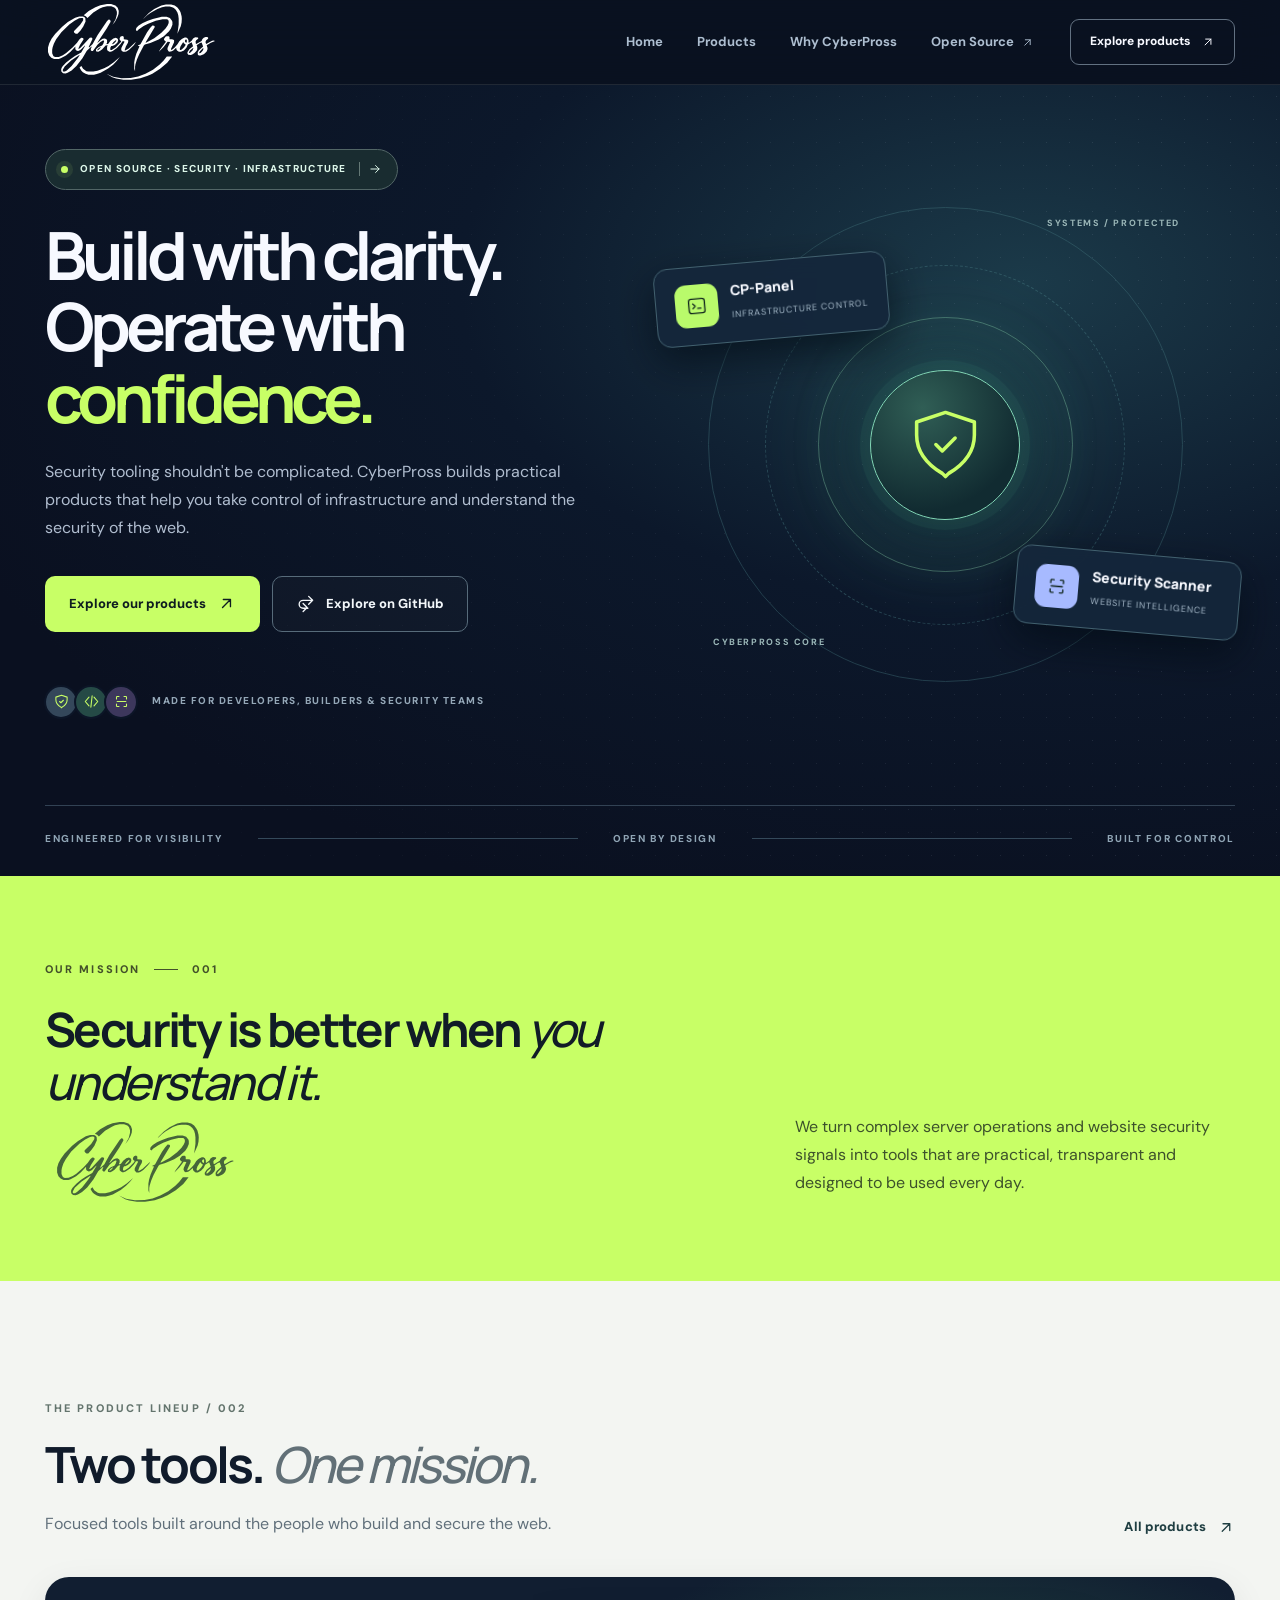
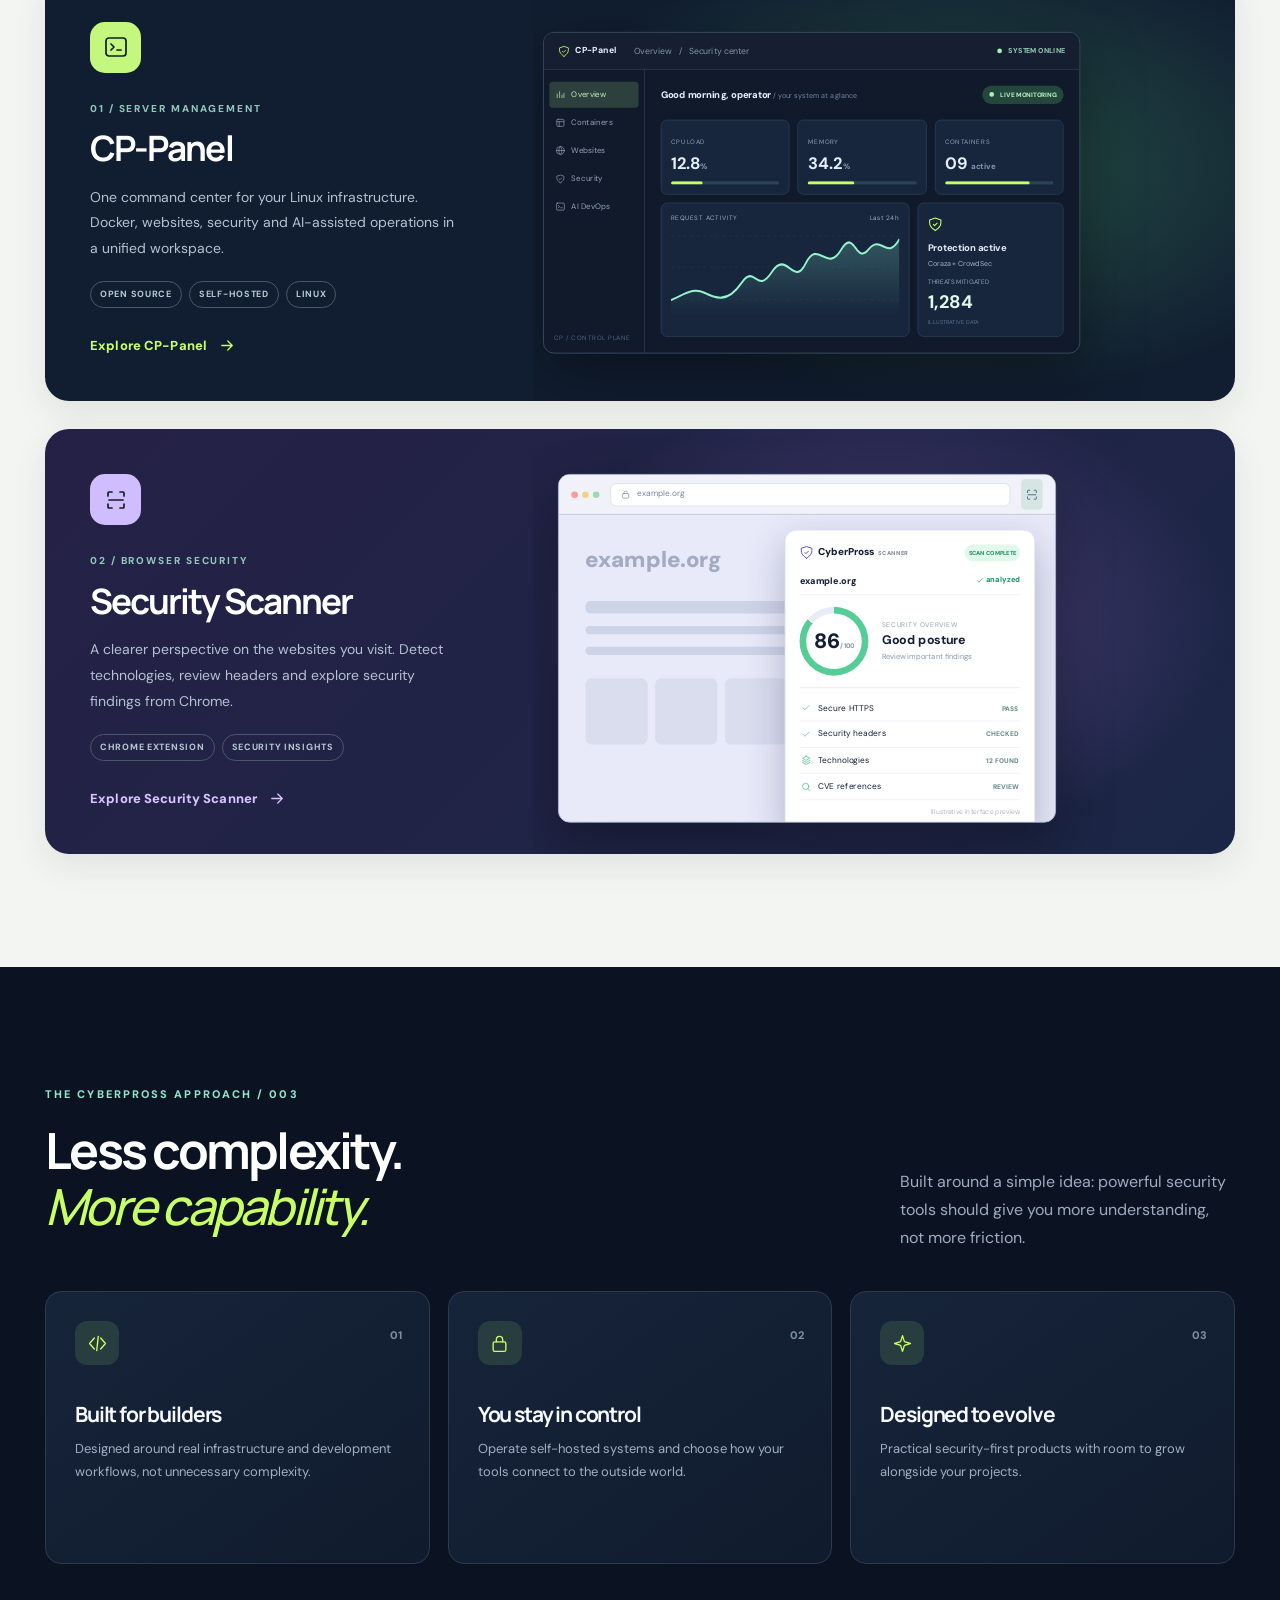
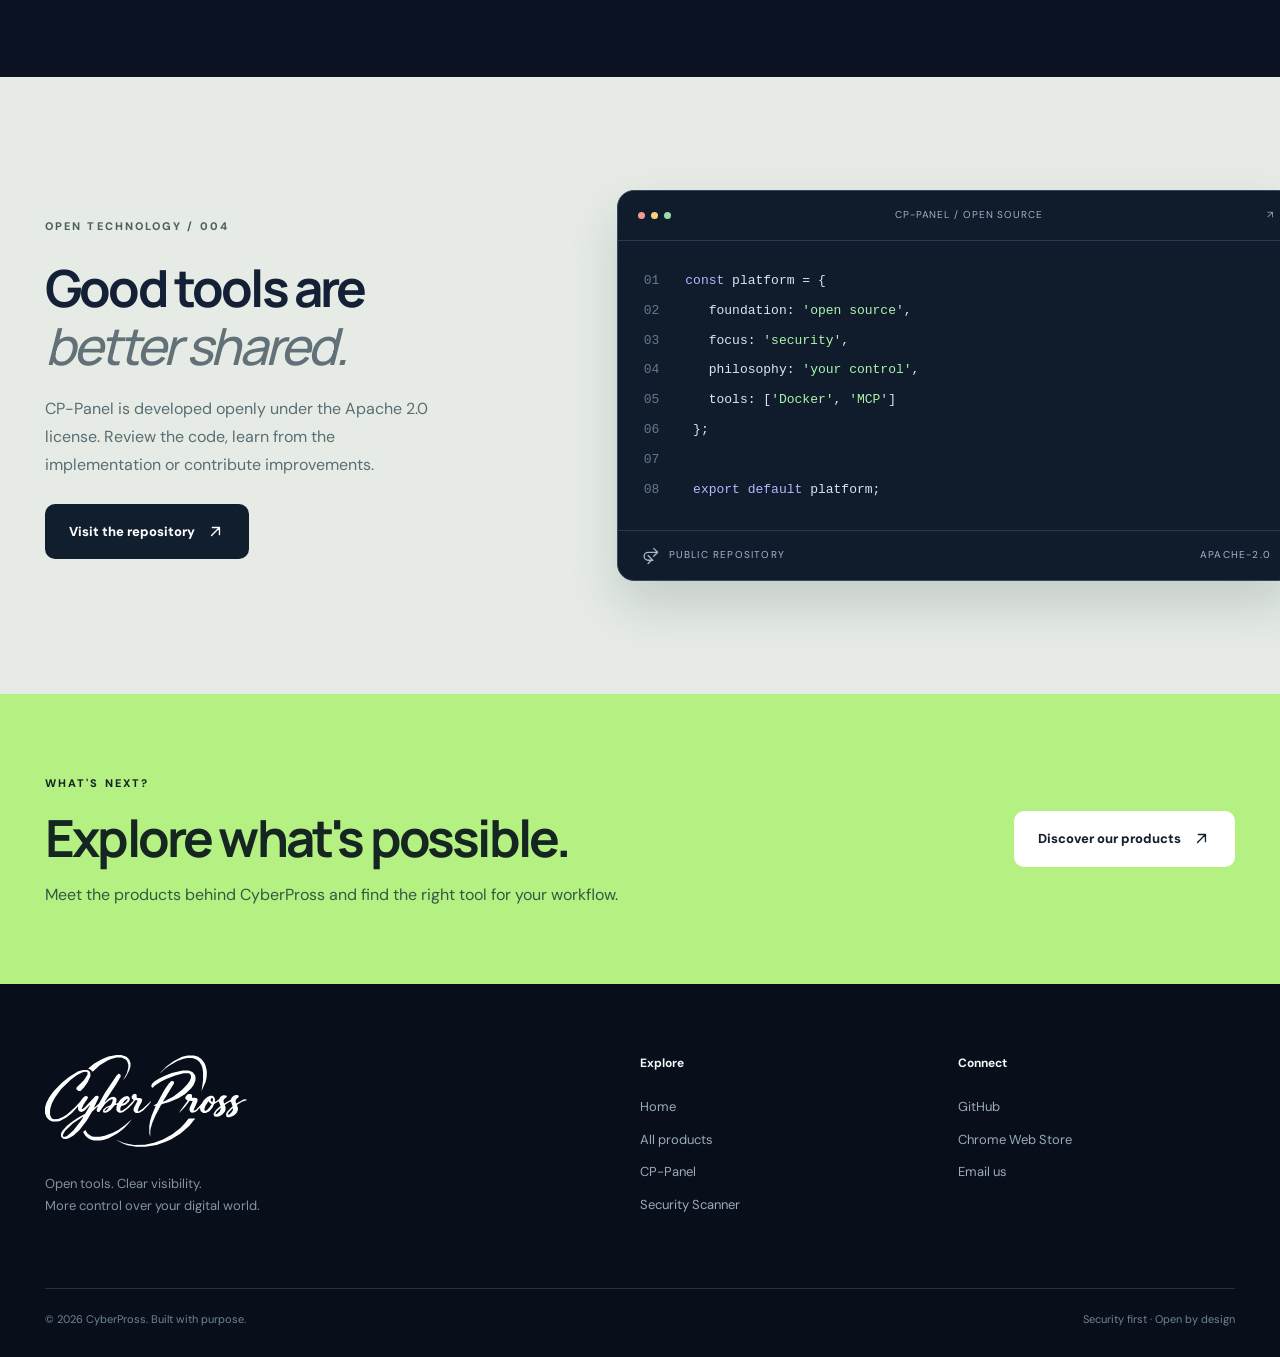
==== commit d42da013: "Integrate official Cyber Pross calligraphy logo across website" ====
--- a/index.html
+++ b/index.html
@@ -1,8 +1,8 @@
-<!doctype html><html lang="en"><head><meta charset="utf-8"><meta name="viewport" content="width=device-width,initial-scale=1"><meta name="description" content="CyberPross develops open-source server management software and web security tools. Discover CP-Panel and Security Scanner."><meta name="theme-color" content="#0a1020"><meta property="og:type" content="website"><meta property="og:title" content="Home | CyberPross"><meta property="og:description" content="CyberPross develops open-source server management software and web security tools. Discover CP-Panel and Security Scanner."><meta property="og:url" content="https://cyberpross.cc/"><meta name="color-scheme" content="dark"><link rel="canonical" href="https://cyberpross.cc/"><link rel="icon" href="/assets/favicon.svg" type="image/svg+xml"><link rel="stylesheet" href="/assets/styles.css"><script defer src="/assets/main.js"></script><title>Home | CyberPross</title></head><body><header class="site-header"><div class="shell nav"><a href="/" class="brand" aria-label="CyberPross home"><span class="brand-symbol"><svg class="ico " viewBox="0 0 24 24" fill="none" stroke="currentColor" stroke-width="1.7" stroke-linecap="round" stroke-linejoin="round" aria-hidden="true"><path d="m12 22 1-1c5-3 8-7 8-12V5l-9-3-9 3v4c0 5 3 9 8 12l1 1Z"/><path d="m9 12 2 2 4-4"/></svg></span><span>CYBER<span class="brand-sub">PROSS</span><small>SECURITY ENGINEERING</small></span></a><nav class="nav-links" id="main-nav" aria-label="Primary navigation"><a href="/" data-nav="/">Home</a><a href="/products/" data-nav="/products/">Products</a><a href="/#why">Why CyberPross</a><a href="https://github.com/nitishk1-hub/CP-Panel" target="_blank" rel="noopener noreferrer">Open Source <svg class="ico " viewBox="0 0 24 24" fill="none" stroke="currentColor" stroke-width="1.7" stroke-linecap="round" stroke-linejoin="round" aria-hidden="true"><path d="M7 17 17 7M8 7h9v9"/></svg></a></nav><a class="nav-button" href="/products/">Explore products <svg class="ico " viewBox="0 0 24 24" fill="none" stroke="currentColor" stroke-width="1.7" stroke-linecap="round" stroke-linejoin="round" aria-hidden="true"><path d="M7 17 17 7M8 7h9v9"/></svg></a><button class="menu-button" aria-controls="main-nav" aria-expanded="false" aria-label="Toggle menu"><svg class="ico " viewBox="0 0 24 24" fill="none" stroke="currentColor" stroke-width="1.7" stroke-linecap="round" stroke-linejoin="round" aria-hidden="true"><path d="M4 7h16M4 12h16M4 17h16"/></svg></button></div></header><main>
+<!doctype html><html lang="en"><head><meta charset="utf-8"><meta name="viewport" content="width=device-width,initial-scale=1"><meta name="description" content="CyberPross develops open-source server management software and web security tools. Discover CP-Panel and Security Scanner."><meta name="theme-color" content="#0a1020"><meta property="og:type" content="website"><meta property="og:title" content="Home | CyberPross"><meta property="og:description" content="CyberPross develops open-source server management software and web security tools. Discover CP-Panel and Security Scanner."><meta property="og:url" content="https://cyberpross.cc/"><meta name="color-scheme" content="dark"><link rel="canonical" href="https://cyberpross.cc/"><link rel="icon" href="/assets/favicon.svg" type="image/svg+xml"><link rel="stylesheet" href="/assets/styles.css"><script defer src="/assets/main.js"></script><title>Home | CyberPross</title></head><body><header class="site-header"><div class="shell nav"><a href="/" class="brand" aria-label="CyberPross home"><img class="wordmark-logo" src="/assets/cyberpross-wordmark.svg" alt="Cyber Pross"></a><nav class="nav-links" id="main-nav" aria-label="Primary navigation"><a href="/" data-nav="/">Home</a><a href="/products/" data-nav="/products/">Products</a><a href="/#why">Why CyberPross</a><a href="https://github.com/nitishk1-hub/CP-Panel" target="_blank" rel="noopener noreferrer">Open Source <svg class="ico " viewBox="0 0 24 24" fill="none" stroke="currentColor" stroke-width="1.7" stroke-linecap="round" stroke-linejoin="round" aria-hidden="true"><path d="M7 17 17 7M8 7h9v9"/></svg></a></nav><a class="nav-button" href="/products/">Explore products <svg class="ico " viewBox="0 0 24 24" fill="none" stroke="currentColor" stroke-width="1.7" stroke-linecap="round" stroke-linejoin="round" aria-hidden="true"><path d="M7 17 17 7M8 7h9v9"/></svg></a><button class="menu-button" aria-controls="main-nav" aria-expanded="false" aria-label="Toggle menu"><svg class="ico " viewBox="0 0 24 24" fill="none" stroke="currentColor" stroke-width="1.7" stroke-linecap="round" stroke-linejoin="round" aria-hidden="true"><path d="M4 7h16M4 12h16M4 17h16"/></svg></button></div></header><main>
 <div class="home-hero"><div class="hero-glow"></div><div class="shell hero-content"><div class="hero-copy"><div class="announcement"><span class="pulse"></span> OPEN SOURCE · SECURITY · INFRASTRUCTURE <span class="announcement-arrow"><svg class="ico " viewBox="0 0 24 24" fill="none" stroke="currentColor" stroke-width="1.7" stroke-linecap="round" stroke-linejoin="round" aria-hidden="true"><path d="M5 12h14m-6-6 6 6-6 6"/></svg></span></div><h1>Build with clarity.<br>Operate with <em>confidence.</em></h1><p>Security tooling shouldn't be complicated. CyberPross builds practical products that help you take control of infrastructure and understand the security of the web.</p><div class="hero-actions"><a class="button lime" href="/products/">Explore our products <svg class="ico " viewBox="0 0 24 24" fill="none" stroke="currentColor" stroke-width="1.7" stroke-linecap="round" stroke-linejoin="round" aria-hidden="true"><path d="M7 17 17 7M8 7h9v9"/></svg></a><a class="button outline" href="https://github.com/nitishk1-hub/CP-Panel" target="_blank" rel="noopener noreferrer"><svg class="ico " viewBox="0 0 24 24" fill="none" stroke="currentColor" stroke-width="1.7" stroke-linecap="round" stroke-linejoin="round" aria-hidden="true"><path d="m16 3 5 5-5 5M21 8H9a5 5 0 0 0 0 10h6m-6-6 5 5-5 5"/></svg> Explore on GitHub</a></div><div class="hero-proof"><div class="proof-avatars"><span><svg class="ico " viewBox="0 0 24 24" fill="none" stroke="currentColor" stroke-width="1.7" stroke-linecap="round" stroke-linejoin="round" aria-hidden="true"><path d="m12 22 1-1c5-3 8-7 8-12V5l-9-3-9 3v4c0 5 3 9 8 12l1 1Z"/><path d="m9 12 2 2 4-4"/></svg></span><span><svg class="ico " viewBox="0 0 24 24" fill="none" stroke="currentColor" stroke-width="1.7" stroke-linecap="round" stroke-linejoin="round" aria-hidden="true"><path d="m8 5-6 7 6 7M16 5l6 7-6 7m-3-16-2 18"/></svg></span><span><svg class="ico " viewBox="0 0 24 24" fill="none" stroke="currentColor" stroke-width="1.7" stroke-linecap="round" stroke-linejoin="round" aria-hidden="true"><path d="M4 8V5a1 1 0 0 1 1-1h3m8 0h3a1 1 0 0 1 1 1v3M4 16v3a1 1 0 0 0 1 1h3m8 0h3a1 1 0 0 0 1-1v-3M5 12h14"/></svg></span></div><span>MADE FOR DEVELOPERS, BUILDERS &amp; SECURITY TEAMS</span></div></div><div class="hero-image"><div class="hero-orbit orbit-one"></div><div class="hero-orbit orbit-two"></div><div class="hero-orbit orbit-three"></div><div class="hero-orbit core-orbit"><span><svg class="ico " viewBox="0 0 24 24" fill="none" stroke="currentColor" stroke-width="1.7" stroke-linecap="round" stroke-linejoin="round" aria-hidden="true"><path d="m12 22 1-1c5-3 8-7 8-12V5l-9-3-9 3v4c0 5 3 9 8 12l1 1Z"/><path d="m9 12 2 2 4-4"/></svg></span></div><div class="floating-card floating-left"><span><svg class="ico " viewBox="0 0 24 24" fill="none" stroke="currentColor" stroke-width="1.7" stroke-linecap="round" stroke-linejoin="round" aria-hidden="true"><rect x="2" y="3" width="20" height="18" rx="3"/><path d="m7 9 3 3-3 3m6 0h4"/></svg></span><div><b>CP-Panel</b><small>INFRASTRUCTURE CONTROL</small></div></div><div class="floating-card floating-right"><span><svg class="ico " viewBox="0 0 24 24" fill="none" stroke="currentColor" stroke-width="1.7" stroke-linecap="round" stroke-linejoin="round" aria-hidden="true"><path d="M4 8V5a1 1 0 0 1 1-1h3m8 0h3a1 1 0 0 1 1 1v3M4 16v3a1 1 0 0 0 1 1h3m8 0h3a1 1 0 0 0 1-1v-3M5 12h14"/></svg></span><div><b>Security Scanner</b><small>WEBSITE INTELLIGENCE</small></div></div><div class="orbit-label orbit-label-a">SYSTEMS / PROTECTED</div><div class="orbit-label orbit-label-b">CYBERPROSS CORE</div></div></div><div class="shell hero-bottom"><span>ENGINEERED FOR VISIBILITY</span><div class="line"></div><span>OPEN BY DESIGN</span><div class="line"></div><span>BUILT FOR CONTROL</span></div></div>
 <section class="intro-band"><div class="shell intro-grid"><div class="intro-heading"><span class="eyebrow">OUR MISSION <span class="eyebrow-line"></span> 001</span><h2>Security is better when <span>you understand it.</span></h2></div><p>We turn complex server operations and website security signals into tools that are practical, transparent and designed to be used every day.</p></div></section>
 <section class="section portfolio-section" id="products"><div class="shell"><div class="section-heading"><div><span class="eyebrow">THE PRODUCT LINEUP / 002</span><h2>Two tools. <span class="serif">One mission.</span></h2><p>Focused tools built around the people who build and secure the web.</p></div><a class="text-link dark-link" href="/products/">All products <svg class="ico " viewBox="0 0 24 24" fill="none" stroke="currentColor" stroke-width="1.7" stroke-linecap="round" stroke-linejoin="round" aria-hidden="true"><path d="M7 17 17 7M8 7h9v9"/></svg></a></div><div class="product-stack"><article class="product-tile cp-tile"><div class="tile-copy"><div class="tile-icon"><svg class="ico " viewBox="0 0 24 24" fill="none" stroke="currentColor" stroke-width="1.7" stroke-linecap="round" stroke-linejoin="round" aria-hidden="true"><rect x="2" y="3" width="20" height="18" rx="3"/><path d="m7 9 3 3-3 3m6 0h4"/></svg></div><span class="eyebrow">01 / SERVER MANAGEMENT</span><h3>CP-Panel</h3><p>One command center for your Linux infrastructure. Docker, websites, security and AI-assisted operations in a unified workspace.</p><div class="tile-tags"><span>OPEN SOURCE</span><span>SELF-HOSTED</span><span>LINUX</span></div><a class="text-link" href="/products/cp-panel/">Explore CP-Panel <svg class="ico " viewBox="0 0 24 24" fill="none" stroke="currentColor" stroke-width="1.7" stroke-linecap="round" stroke-linejoin="round" aria-hidden="true"><path d="M5 12h14m-6-6 6 6-6 6"/></svg></a></div><div class="tile-preview"><div class="mock-dashboard"><div class="dash-top"><span class="dash-mark"><svg class="ico " viewBox="0 0 24 24" fill="none" stroke="currentColor" stroke-width="1.7" stroke-linecap="round" stroke-linejoin="round" aria-hidden="true"><path d="m12 22 1-1c5-3 8-7 8-12V5l-9-3-9 3v4c0 5 3 9 8 12l1 1Z"/><path d="m9 12 2 2 4-4"/></svg> CP-Panel</span><span class="dash-crumb">Overview <em>/</em> Security center</span><span class="dash-online"><i></i> SYSTEM ONLINE</span></div><div class="dash-content"><aside class="dash-rail"><span class="active"><svg class="ico " viewBox="0 0 24 24" fill="none" stroke="currentColor" stroke-width="1.7" stroke-linecap="round" stroke-linejoin="round" aria-hidden="true"><path d="M4 20v-9m6 9V5m6 15v-6m5 6V9"/></svg> Overview</span><span><svg class="ico " viewBox="0 0 24 24" fill="none" stroke="currentColor" stroke-width="1.7" stroke-linecap="round" stroke-linejoin="round" aria-hidden="true"><rect x="3" y="3" width="18" height="18" rx="3"/><path d="M3 9h18M9 9v12"/></svg> Containers</span><span><svg class="ico " viewBox="0 0 24 24" fill="none" stroke="currentColor" stroke-width="1.7" stroke-linecap="round" stroke-linejoin="round" aria-hidden="true"><circle cx="12" cy="12" r="10"/><path d="M2 12h20M12 2c5 5 5 15 0 20-5-5-5-15 0-20"/></svg> Websites</span><span><svg class="ico " viewBox="0 0 24 24" fill="none" stroke="currentColor" stroke-width="1.7" stroke-linecap="round" stroke-linejoin="round" aria-hidden="true"><path d="m12 22 1-1c5-3 8-7 8-12V5l-9-3-9 3v4c0 5 3 9 8 12l1 1Z"/><path d="m9 12 2 2 4-4"/></svg> Security</span><span><svg class="ico " viewBox="0 0 24 24" fill="none" stroke="currentColor" stroke-width="1.7" stroke-linecap="round" stroke-linejoin="round" aria-hidden="true"><rect x="2" y="3" width="20" height="18" rx="3"/><path d="m7 9 3 3-3 3m6 0h4"/></svg> AI DevOps</span><div class="rail-end">CP / CONTROL PLANE</div></aside><div class="dash-main"><div class="dash-heading"><span>Good morning, operator<span class="dash-soft"> / your system at a glance</span></span><span class="tiny-pill"><i></i> LIVE MONITORING</span></div><div class="dash-stats"><div><small>CPU LOAD</small><b>12.8<span>%</span></b><div class="tiny-meter"><i style="width:29%"></i></div></div><div><small>MEMORY</small><b>34.2<span>%</span></b><div class="tiny-meter"><i style="width:43%"></i></div></div><div><small>CONTAINERS</small><b>09 <span>active</span></b><div class="tiny-meter"><i style="width:78%"></i></div></div></div><div class="dash-bottom"><div class="dash-chart"><div class="chart-head"><span>REQUEST ACTIVITY</span><span>Last 24h</span></div><svg viewBox="0 0 390 115" preserveAspectRatio="none" aria-label="Illustrative request activity chart"><defs><linearGradient id="cFill" x1="0" y1="0" x2="0" y2="1"><stop offset="0%" stop-color="#87f0cf" stop-opacity=".24"/><stop offset="100%" stop-color="#87f0cf" stop-opacity="0"/></linearGradient></defs><path d="M0 94H390M0 50H390M0 8H390" stroke="#26374d" stroke-dasharray="4 7"/><path d="M0 95C28 85 39 78 57 85S96 100 120 72 146 89 172 57 209 79 230 45 266 59 290 27 314 48 337 26 367 43 390 12V115H0Z" fill="url(#cFill)"/><path d="M0 95C28 85 39 78 57 85S96 100 120 72 146 89 172 57 209 79 230 45 266 59 290 27 314 48 337 26 367 43 390 12" fill="none" stroke="#95f5cf" stroke-width="2.8"/></svg></div><div class="dash-protect"><div class="protect-icon"><svg class="ico " viewBox="0 0 24 24" fill="none" stroke="currentColor" stroke-width="1.7" stroke-linecap="round" stroke-linejoin="round" aria-hidden="true"><path d="m12 22 1-1c5-3 8-7 8-12V5l-9-3-9 3v4c0 5 3 9 8 12l1 1Z"/><path d="m9 12 2 2 4-4"/></svg></div><b>Protection active</b><p>Coraza + CrowdSec</p><span>THREATS MITIGATED</span><strong>1,284</strong><small>ILLUSTRATIVE DATA</small></div></div></div></div></div></div></article><article class="product-tile scanner-tile"><div class="tile-copy"><div class="tile-icon purple"><svg class="ico " viewBox="0 0 24 24" fill="none" stroke="currentColor" stroke-width="1.7" stroke-linecap="round" stroke-linejoin="round" aria-hidden="true"><path d="M4 8V5a1 1 0 0 1 1-1h3m8 0h3a1 1 0 0 1 1 1v3M4 16v3a1 1 0 0 0 1 1h3m8 0h3a1 1 0 0 0 1-1v-3M5 12h14"/></svg></div><span class="eyebrow">02 / BROWSER SECURITY</span><h3>Security Scanner</h3><p>A clearer perspective on the websites you visit. Detect technologies, review headers and explore security findings from Chrome.</p><div class="tile-tags"><span>CHROME EXTENSION</span><span>SECURITY INSIGHTS</span></div><a class="text-link" href="/products/security-scanner/">Explore Security Scanner <svg class="ico " viewBox="0 0 24 24" fill="none" stroke="currentColor" stroke-width="1.7" stroke-linecap="round" stroke-linejoin="round" aria-hidden="true"><path d="M5 12h14m-6-6 6 6-6 6"/></svg></a></div><div class="tile-preview"><div class="mock-browser"><div class="browser-chrome"><div class="browser-dots"><i></i><i></i><i></i></div><div class="browser-address"><svg class="ico " viewBox="0 0 24 24" fill="none" stroke="currentColor" stroke-width="1.7" stroke-linecap="round" stroke-linejoin="round" aria-hidden="true"><rect x="4" y="10" width="16" height="12" rx="2"/><path d="M8 10V7a4 4 0 0 1 8 0v3"/></svg> example.org</div><div class="browser-tool"><svg class="ico " viewBox="0 0 24 24" fill="none" stroke="currentColor" stroke-width="1.7" stroke-linecap="round" stroke-linejoin="round" aria-hidden="true"><path d="M4 8V5a1 1 0 0 1 1-1h3m8 0h3a1 1 0 0 1 1 1v3M4 16v3a1 1 0 0 0 1 1h3m8 0h3a1 1 0 0 0 1-1v-3M5 12h14"/></svg></div></div><div class="scan-layout"><div class="scan-background"><span>example.org</span><div class="phantom large"></div><div class="phantom medium"></div><div class="phantom"></div><div class="phantom-cards"><i></i><i></i><i></i></div></div><div class="scan-popover"><div class="scan-head"><div class="scan-brand"><svg class="ico " viewBox="0 0 24 24" fill="none" stroke="currentColor" stroke-width="1.7" stroke-linecap="round" stroke-linejoin="round" aria-hidden="true"><path d="m12 22 1-1c5-3 8-7 8-12V5l-9-3-9 3v4c0 5 3 9 8 12l1 1Z"/><path d="m9 12 2 2 4-4"/></svg> CyberPross <span>SCANNER</span></div><span class="scan-status">SCAN COMPLETE</span></div><div class="scan-target">example.org <span><svg class="ico " viewBox="0 0 24 24" fill="none" stroke="currentColor" stroke-width="1.7" stroke-linecap="round" stroke-linejoin="round" aria-hidden="true"><path d="m5 12 4 4L19 6"/></svg> analyzed</span></div><div class="scan-score"><div class="score-ring"><span>86<small>/100</small></span></div><div><small>SECURITY OVERVIEW</small><strong>Good posture</strong><p>Review important findings</p></div></div><div class="scan-lines"><div><svg class="ico " viewBox="0 0 24 24" fill="none" stroke="currentColor" stroke-width="1.7" stroke-linecap="round" stroke-linejoin="round" aria-hidden="true"><path d="m5 12 4 4L19 6"/></svg> Secure HTTPS <span>PASS</span></div><div><svg class="ico " viewBox="0 0 24 24" fill="none" stroke="currentColor" stroke-width="1.7" stroke-linecap="round" stroke-linejoin="round" aria-hidden="true"><path d="m5 12 4 4L19 6"/></svg> Security headers <span>CHECKED</span></div><div><svg class="ico " viewBox="0 0 24 24" fill="none" stroke="currentColor" stroke-width="1.7" stroke-linecap="round" stroke-linejoin="round" aria-hidden="true"><path d="m12 2 9 5-9 5-9-5 9-5Zm-9 10 9 5 9-5M3 17l9 5 9-5"/></svg> Technologies <span>12 FOUND</span></div><div><svg class="ico " viewBox="0 0 24 24" fill="none" stroke="currentColor" stroke-width="1.7" stroke-linecap="round" stroke-linejoin="round" aria-hidden="true"><circle cx="10.8" cy="10.8" r="7.5"/><path d="m16.5 16.5 5 5"/></svg> CVE references <span>REVIEW</span></div></div><div class="scan-foot">Illustrative interface preview</div></div></div></div></div></article></div></div></section>
 <section class="section difference-section" id="why"><div class="shell"><div class="section-heading inverse"><div><span class="eyebrow">THE CYBERPROSS APPROACH / 003</span><h2>Less complexity.<br><span class="serif">More capability.</span></h2></div><p>Built around a simple idea: powerful security tools should give you more understanding, not more friction.</p></div><div class="benefits"><article class="benefit"><div class="benefit-icon"><svg class="ico " viewBox="0 0 24 24" fill="none" stroke="currentColor" stroke-width="1.7" stroke-linecap="round" stroke-linejoin="round" aria-hidden="true"><path d="m8 5-6 7 6 7M16 5l6 7-6 7m-3-16-2 18"/></svg></div><span class="benefit-number">01</span><h3>Built for builders</h3><p>Designed around real infrastructure and development workflows, not unnecessary complexity.</p></article><article class="benefit"><div class="benefit-icon"><svg class="ico " viewBox="0 0 24 24" fill="none" stroke="currentColor" stroke-width="1.7" stroke-linecap="round" stroke-linejoin="round" aria-hidden="true"><rect x="4" y="10" width="16" height="12" rx="2"/><path d="M8 10V7a4 4 0 0 1 8 0v3"/></svg></div><span class="benefit-number">02</span><h3>You stay in control</h3><p>Operate self-hosted systems and choose how your tools connect to the outside world.</p></article><article class="benefit"><div class="benefit-icon"><svg class="ico " viewBox="0 0 24 24" fill="none" stroke="currentColor" stroke-width="1.7" stroke-linecap="round" stroke-linejoin="round" aria-hidden="true"><path d="m12 2 2.4 7.6L22 12l-7.6 2.4L12 22l-2.4-7.6L2 12l7.6-2.4L12 2Z"/></svg></div><span class="benefit-number">03</span><h3>Designed to evolve</h3><p>Practical security-first products with room to grow alongside your projects.</p></article></div></div></section>
 <section class="section open-section"><div class="shell open-grid"><div><span class="eyebrow">OPEN TECHNOLOGY / 004</span><h2>Good tools are<br><span class="serif">better shared.</span></h2><p>CP-Panel is developed openly under the Apache 2.0 license. Review the code, learn from the implementation or contribute improvements.</p><a class="button dark" href="https://github.com/nitishk1-hub/CP-Panel" target="_blank" rel="noopener noreferrer">Visit the repository <svg class="ico " viewBox="0 0 24 24" fill="none" stroke="currentColor" stroke-width="1.7" stroke-linecap="round" stroke-linejoin="round" aria-hidden="true"><path d="M7 17 17 7M8 7h9v9"/></svg></a></div><div class="code-illustration"><div class="code-title"><span><i></i><i></i><i></i></span> CP-PANEL / OPEN SOURCE <span>↗</span></div><div class="code-body"><div><i>01</i><span class="code-purple">const</span> platform = {</div><div><i>02</i> &nbsp; foundation: <span class="code-green">'open source'</span>,</div><div><i>03</i> &nbsp; focus: <span class="code-green">'security'</span>,</div><div><i>04</i> &nbsp; philosophy: <span class="code-green">'your control'</span>,</div><div><i>05</i> &nbsp; tools: [<span class="code-green">'Docker'</span>, <span class="code-green">'MCP'</span>]</div><div><i>06</i> };</div><div><i>07</i></div><div><i>08</i> <span class="code-purple">export default</span> platform;</div></div><div class="code-bottom"><svg class="ico " viewBox="0 0 24 24" fill="none" stroke="currentColor" stroke-width="1.7" stroke-linecap="round" stroke-linejoin="round" aria-hidden="true"><path d="m16 3 5 5-5 5M21 8H9a5 5 0 0 0 0 10h6m-6-6 5 5-5 5"/></svg> PUBLIC REPOSITORY <span>APACHE-2.0</span></div></div></div></section>
 <section class="end-cta"><div class="shell cta-inner"><div><span class="eyebrow">WHAT'S NEXT?</span><h2>Explore what's possible.</h2><p>Meet the products behind CyberPross and find the right tool for your workflow.</p></div><a class="button light" href="/products/">Discover our products <svg class="ico " viewBox="0 0 24 24" fill="none" stroke="currentColor" stroke-width="1.7" stroke-linecap="round" stroke-linejoin="round" aria-hidden="true"><path d="M7 17 17 7M8 7h9v9"/></svg></a></div></section>
-</main><footer class="footer"><div class="shell footer-main"><div class="footer-brand"><a href="/" class="brand"><span class="brand-symbol"><svg class="ico " viewBox="0 0 24 24" fill="none" stroke="currentColor" stroke-width="1.7" stroke-linecap="round" stroke-linejoin="round" aria-hidden="true"><path d="m12 22 1-1c5-3 8-7 8-12V5l-9-3-9 3v4c0 5 3 9 8 12l1 1Z"/><path d="m9 12 2 2 4-4"/></svg></span><span>CYBER<span class="brand-sub">PROSS</span><small>SECURITY ENGINEERING</small></span></a><p>Open tools. Clear visibility.<br>More control over your digital world.</p></div><div class="footer-col"><b>Explore</b><a href="/">Home</a><a href="/products/">All products</a><a href="/products/cp-panel/">CP-Panel</a><a href="/products/security-scanner/">Security Scanner</a></div><div class="footer-col"><b>Connect</b><a href="https://github.com/nitishk1-hub/CP-Panel" target="_blank" rel="noopener noreferrer">GitHub</a><a href="https://chromewebstore.google.com/detail/cyberpross-security-scann/edbncdajlofhbpejdnpjjgjlmbiemeie" target="_blank" rel="noopener noreferrer">Chrome Web Store</a><a href="mailto:admin@cyberpross.com">Email us</a></div></div><div class="shell footer-base"><span>© 2026 CyberPross. Built with purpose.</span><span>Security first · Open by design</span></div></footer></body></html>+</main><footer class="footer"><div class="shell footer-main"><div class="footer-brand"><a href="/" class="brand" aria-label="CyberPross home"><img class="wordmark-logo" src="/assets/cyberpross-wordmark.svg" alt="Cyber Pross"></a><p>Open tools. Clear visibility.<br>More control over your digital world.</p></div><div class="footer-col"><b>Explore</b><a href="/">Home</a><a href="/products/">All products</a><a href="/products/cp-panel/">CP-Panel</a><a href="/products/security-scanner/">Security Scanner</a></div><div class="footer-col"><b>Connect</b><a href="https://github.com/nitishk1-hub/CP-Panel" target="_blank" rel="noopener noreferrer">GitHub</a><a href="https://chromewebstore.google.com/detail/cyberpross-security-scann/edbncdajlofhbpejdnpjjgjlmbiemeie" target="_blank" rel="noopener noreferrer">Chrome Web Store</a><a href="mailto:admin@cyberpross.com">Email us</a></div></div><div class="shell footer-base"><span>© 2026 CyberPross. Built with purpose.</span><span>Security first · Open by design</span></div></footer></body></html>
--- a/assets/styles.css
+++ b/assets/styles.css
@@ -1,3 +1,11 @@
 
 @import url('https://fonts.googleapis.com/css2?family=DM+Sans:wght@400;500;600;700;800&family=Manrope:wght@400;500;600;700;800&display=swap');
 :root{--ink:#101b2b;--deep:#0a1020;--lime:#c8ff66;--mint:#93e5cb;--paper:#f3f5f2;--muted:#a9b5c7;--border:#d9e0dd;--darkborder:#26354d}*{box-sizing:border-box}html{scroll-behavior:smooth}body{margin:0;background:var(--deep);color:#f7f9ff;font:16px/1.65 'DM Sans',system-ui,sans-serif}a{text-decoration:none;color:inherit}a:focus-visible,button:focus-visible{outline:3px solid var(--lime);outline-offset:4px}button{font:inherit;cursor:pointer}.ico{width:19px;height:19px;display:inline-block;vertical-align:middle;flex:none}h1,h2,h3,p{margin:0}h1,h2,h3{font-family:Manrope,system-ui,sans-serif;line-height:1.12;letter-spacing:-.055em}p{line-height:1.75}.shell{width:min(1190px,calc(100% - 60px));margin-inline:auto}.eyebrow{font-size:11px;letter-spacing:.19em;font-weight:800;text-transform:uppercase;display:inline-flex;align-items:center;gap:14px}.eyebrow-line{width:24px;height:1px;background:currentColor}.serif{font-weight:500;font-style:italic;color:#627077}.site-header{border-bottom:1px solid #ffffff18;position:sticky;top:0;background:#0a1220e8;backdrop-filter:blur(19px);z-index:30}.nav{height:84px;display:flex;align-items:center;gap:36px}.brand{display:flex;align-items:center;gap:12px;line-height:1;font-size:19px;font-weight:800;letter-spacing:-.05em}.brand-symbol{width:43px;height:43px;border:1px solid #344955;display:grid;place-items:center;border-radius:14px;background:#1c2a38;color:var(--lime)}.brand-symbol .ico{width:23px;height:23px}.brand-sub{color:var(--lime)}.brand small{display:block;margin-top:8px;font:700 8px/1 'DM Sans',sans-serif;letter-spacing:.23em;color:#91a4ba}.nav-links{display:flex;align-items:center;gap:34px;margin-left:auto}.nav-links a{font-size:13px;color:#adbed0;font-weight:700}.nav-links a:hover,.nav-links a.active{color:var(--lime)}.nav-links svg{width:13px;height:13px;margin-left:4px}.nav-button{padding:12px 19px;border:1px solid #627181;border-radius:9px;font-size:12px;font-weight:800;white-space:nowrap}.nav-button .ico{width:14px;height:14px;margin-left:8px}.nav-button:hover{background:#17283a}.menu-button{display:none;background:none;color:white;border:0;padding:8px}.home-hero{background:radial-gradient(ellipse at 80% 25%,#1b3a49 0%,#0c182b 39%,#0a1020 80%);position:relative;overflow:hidden}.home-hero:before{content:"";position:absolute;inset:0;background-image:radial-gradient(#c6d6e422 .8px,transparent .8px);background-size:23px 23px;mask-image:linear-gradient(90deg,transparent,#000)}.hero-content{position:relative;display:grid;grid-template-columns:1fr 1fr;min-height:648px;align-items:center;gap:30px}.hero-copy{padding:64px 0 86px;position:relative;z-index:2}.announcement{display:inline-flex;align-items:center;gap:12px;padding:11px 15px;border:1px solid #526666;border-radius:100px;color:#ddf7ea;font-size:10px;letter-spacing:.13em;font-weight:800;background:#192c30}.announcement-arrow{display:inline-flex;border-left:1px solid #647875;padding-left:8px}.announcement-arrow .ico{width:14px;height:14px}.pulse{width:7px;height:7px;border-radius:50%;background:var(--lime);box-shadow:0 0 0 5px #b6e96f18;animation:pulse 3s infinite}@keyframes pulse{50%{box-shadow:0 0 0 10px #b6e96f04}}.hero-copy h1{font-size:clamp(48px,5.2vw,76px);line-height:1.08;margin:29px 0 24px;letter-spacing:-.075em}.hero-copy h1 em{font-style:normal;color:var(--lime)}.hero-copy>p{max-width:540px;color:#b1bed0;font-size:16px}.hero-actions{display:flex;gap:12px;flex-wrap:wrap;margin-top:34px}.button{display:inline-flex;align-items:center;justify-content:center;gap:11px;padding:16px 23px;min-height:54px;border-radius:10px;font-weight:800;font-size:13px;transition:transform .2s,background .2s,border-color .2s;border:1px solid transparent}.button:hover{transform:translateY(-2px)}.button.lime{background:var(--lime);color:#0e1d20}.button.lime:hover{background:#dcff9e}.button.outline{border-color:#576b7a;color:#f3f7fa;background:#ffffff05}.button.outline:hover{border-color:var(--lime)}.button.dark{color:white;background:#111e2e}.button.light{color:#131f2b;background:white}.hero-proof{display:flex;align-items:center;gap:14px;margin-top:53px;font-size:10px;letter-spacing:.15em;color:#95a8b8;font-weight:800}.proof-avatars{display:flex;padding-left:3px}.proof-avatars span{width:34px;height:34px;display:grid;place-items:center;border-radius:50%;border:2px solid #0c1527;margin-left:-4px;background:#34475a;color:var(--lime)}.proof-avatars span:nth-child(2){background:#254a46}.proof-avatars span:nth-child(3){background:#3d375c}.proof-avatars .ico{width:15px;height:15px}.hero-image{height:610px;position:relative;display:flex;align-items:center;justify-content:center}.hero-orbit{border:1px solid #477b82;border-radius:50%;position:absolute;box-shadow:inset 0 0 40px #64b8a108}.orbit-one{width:475px;height:475px;opacity:.38}.orbit-two{width:360px;height:360px;opacity:.45;border-style:dashed;animation:spin 100s linear infinite}.orbit-three{width:255px;height:255px;border-color:#9bf1bf66;box-shadow:0 0 80px #8bf5ba16,inset 0 0 70px #83e6ae18;opacity:.85}.core-orbit{width:150px;height:150px;background:radial-gradient(circle at 35% 25%,#305e55,#112b31 70%);display:grid;place-items:center;border:1px solid #82d8b6;box-shadow:0 0 0 10px #71edae0c,0 0 80px #52d69d48}.core-orbit svg{width:77px;height:77px;color:var(--lime);stroke-width:1.1}@keyframes spin{to{transform:rotate(360deg)}}.floating-card{position:absolute;z-index:2;background:#14263aee;border:1px solid #41606e;backdrop-filter:blur(12px);border-radius:14px;display:flex;align-items:center;gap:13px;padding:16px 19px;min-width:225px;box-shadow:0 15px 40px #010a12a0}.floating-card>span{width:43px;height:43px;border-radius:11px;background:#b9fa6b;color:#10261d;display:grid;place-items:center}.floating-card b{display:block;font:800 14px Manrope,sans-serif}.floating-card small{font-size:9px;letter-spacing:.11em;color:#a4b7c7}.floating-left{left:0;top:120px;transform:rotate(-5deg)}.floating-right{right:-5px;bottom:117px;transform:rotate(5deg)}.floating-right>span{background:#a7baff}.orbit-label{position:absolute;font-size:9px;letter-spacing:.18em;color:#9ab6b7;font-weight:750}.orbit-label-a{right:55px;top:76px}.orbit-label-b{left:10%;bottom:100px}.hero-bottom{border-top:1px solid #324254;position:relative;display:flex;align-items:center;gap:35px;padding:25px 0 29px;color:#90a5b5;font-size:10px;font-weight:800;letter-spacing:.17em}.hero-bottom .line{height:1px;background:#34495a;flex:1}.intro-band{background:var(--lime);color:#111c27;padding:79px 0}.intro-grid{display:grid;grid-template-columns:1.2fr .8fr;gap:90px;align-items:end}.intro-heading .eyebrow{color:#43512a}.intro-heading h2{font-size:clamp(33px,3.7vw,50px);margin-top:22px;max-width:730px}.intro-heading h2 span{font-style:italic;font-weight:500}.intro-grid>p{max-width:420px;font-size:16px;color:#3d522b;padding-bottom:5px}.section{padding:113px 0}.portfolio-section{background:var(--paper);color:var(--ink)}.section-heading{display:flex;align-items:end;justify-content:space-between;gap:38px;margin-bottom:39px}.section-heading .eyebrow{color:#63746d}.section-heading h2{font-size:clamp(34px,3.9vw,53px);margin:17px 0}.section-heading p{color:#61707b;max-width:550px}.text-link{display:inline-flex;align-items:center;gap:11px;font-size:13px;font-weight:800;letter-spacing:.01em}.text-link .ico{width:18px}.dark-link{white-space:nowrap;color:#1f3e42}.product-stack{display:grid;gap:28px}.product-tile{background:#111e31;color:white;border-radius:24px;min-height:405px;display:grid;grid-template-columns:41% 59%;overflow:hidden;box-shadow:0 12px 36px #19243216}.scanner-tile{background:linear-gradient(135deg,#252146,#1b2646)}.tile-copy{padding:45px;display:flex;flex-direction:column;align-items:flex-start;position:relative;z-index:2}.tile-icon{display:grid;place-items:center;width:51px;height:51px;border-radius:15px;background:#c4f77d;color:#101c23;margin-bottom:28px}.tile-icon.purple{background:#d0bdff}.tile-icon .ico{width:24px;height:24px}.tile-copy .eyebrow{color:#92c8bc;font-size:10px}.tile-copy h3{font-size:35px;margin:12px 0 16px}.tile-copy p{font-size:14px;line-height:1.85;color:#b4c2d2;max-width:370px}.tile-tags{display:flex;flex-wrap:wrap;gap:7px;margin-top:19px}.tile-tags span{border:1px solid #4a5868;border-radius:50px;padding:5px 9px;font-size:9px;font-weight:750;letter-spacing:.08em;color:#b5c9d1}.tile-copy .text-link{margin-top:auto;padding-top:27px;color:var(--lime)}.scanner-tile .tile-copy .text-link{color:#d8c4ff}.tile-preview{position:relative;overflow:hidden;min-height:405px;padding:70px 0 0 0}.cp-tile .tile-preview{background:radial-gradient(ellipse at 60% 45%,#245045,transparent 70%)}.scanner-tile .tile-preview{background:radial-gradient(ellipse at 50% 45%,#4c3f79,transparent 70%)}.tile-preview .mock-dashboard{position:absolute;top:55px;left:10px;width:680px;transform:scale(.79);transform-origin:top left}.tile-preview .mock-browser{position:absolute;width:600px;left:25px;top:45px;transform:scale(.83);transform-origin:top left}.difference-section{background:#0b1322}.section-heading.inverse .eyebrow{color:var(--mint)}.section-heading.inverse h2{color:white}.section-heading.inverse .serif{color:var(--lime)}.section-heading.inverse>p{max-width:335px;color:#9eacbf}.benefits{display:grid;grid-template-columns:repeat(3,1fr);gap:18px}.benefit{border:1px solid #2c3a50;border-radius:16px;padding:29px;min-height:273px;background:linear-gradient(145deg,#16243a,#101b2d);position:relative}.benefit-icon{display:grid;place-items:center;width:44px;height:44px;border-radius:12px;background:#273d40;color:var(--lime)}.benefit h3{font-size:21px;margin:38px 0 11px}.benefit p{color:#a1afc2;font-size:13px}.benefit-number{position:absolute;top:34px;right:27px;font-size:11px;color:#7c90a3;font-weight:800}.open-section{background:#e6ece5;color:#142036}.open-grid{display:grid;grid-template-columns:43% 57%;gap:60px;align-items:center}.open-grid .eyebrow{color:#4b625a}.open-grid h2{font-size:clamp(34px,4vw,55px);margin:21px 0}.open-grid>div:first-child p{color:#596d73;max-width:390px;margin-bottom:25px}.code-illustration{background:#101b2c;color:#d5e7f4;border:1px solid #34495e;border-radius:17px;box-shadow:0 24px 50px #0c253028;overflow:hidden}.code-title{display:flex;justify-content:space-between;align-items:center;padding:16px 20px;border-bottom:1px solid #273c52;font-size:10px;letter-spacing:.09em;color:#9eb1c2}.code-title>span:first-child{display:flex;gap:6px}.code-title i{width:7px;height:7px;background:#a0b0c2;border-radius:50%}.code-title i:first-child{background:#f59a91}.code-title i:nth-child(2){background:#f8d27b}.code-title i:nth-child(3){background:#97dbb0}.code-body{padding:25px 26px;font:13px/2.3 ui-monospace,monospace}.code-body i{font-style:normal;color:#647990;margin-right:26px}.code-green{color:#abf4ac}.code-purple{color:#b9b5ff}.code-bottom{padding:15px 23px;display:flex;align-items:center;gap:9px;border-top:1px solid #293a50;color:#a3b7ca;font-size:10px;letter-spacing:.12em}.code-bottom span{margin-left:auto}.end-cta{padding:75px 0;background:#b5f083;color:#142522}.cta-inner{display:flex;align-items:center;justify-content:space-between;gap:35px}.end-cta h2{font-size:clamp(34px,4vw,54px);margin:14px 0}.end-cta p{color:#355843;max-width:590px}.footer{background:#080f1b;color:white}.footer-main{display:grid;grid-template-columns:2fr 1fr 1fr;gap:40px;padding:70px 0}.footer-brand p{color:#8293a5;font-size:13px;margin-top:24px}.footer-col{display:flex;flex-direction:column;gap:11px}.footer-col b{font-size:12px;margin-bottom:12px;color:#f3f8fa}.footer-col a{font-size:13px;color:#9baabc}.footer-col a:hover{color:var(--lime)}.footer-base{display:flex;justify-content:space-between;gap:20px;border-top:1px solid #243143;padding:21px 0 29px;font-size:11px;color:#718397}.mock-dashboard{background:#101a2a;border:1px solid #43536b;border-radius:14px;box-shadow:0 30px 80px #0006;overflow:hidden;color:#e6eefc;font-family:'DM Sans',sans-serif}.dash-top{height:47px;border-bottom:1px solid #2a3850;display:flex;align-items:center;gap:22px;padding:0 18px;font-size:11px;background:#151f31}.dash-mark{font-weight:800;white-space:nowrap}.dash-mark .ico{color:var(--lime);width:15px;margin-right:4px}.dash-crumb{color:#8193aa}.dash-crumb em{font-style:normal;padding:0 6px}.dash-online{margin-left:auto;color:#8fc5ac;font-size:9px;font-weight:850;white-space:nowrap}.dash-online i,.tiny-pill i{display:inline-block;width:6px;height:6px;border-radius:50%;background:#a6f0b2;margin-right:6px}.dash-content{display:grid;grid-template-columns:128px 1fr;min-height:294px}.dash-rail{border-right:1px solid #2b3a4e;display:flex;flex-direction:column;gap:3px;padding:15px 7px;font-size:10px;color:#93a1b7;position:relative}.dash-rail>span{padding:8px;white-space:nowrap}.dash-rail .active{background:#2e403e;color:#bdf3bc;border-radius:5px}.dash-rail .ico{width:12px;height:12px;margin-right:5px}.rail-end{position:absolute;bottom:12px;left:13px;font-size:8px;letter-spacing:.1em;color:#4e6682}.dash-main{padding:20px}.dash-heading{display:flex;justify-content:space-between;gap:10px;align-items:center;font-weight:800;font-size:12px}.dash-soft{font-size:9px;color:#7487a0;font-weight:400}.tiny-pill{font-size:8px;white-space:nowrap;background:#24473b;color:#b6f3cb;border-radius:30px;padding:5px 9px}.dash-stats{display:grid;grid-template-columns:repeat(3,1fr);gap:10px;margin-top:20px}.dash-stats>div{background:#17263c;border:1px solid #2b3d57;border-radius:8px;padding:12px}.dash-stats small{font-size:8px;letter-spacing:.09em;color:#93a1b6}.dash-stats b{font-size:21px;display:block;line-height:1.5}.dash-stats b span{font-size:10px;color:#8299ae}.tiny-meter{height:4px;background:#2b4257;border-radius:2px;overflow:hidden;margin-top:7px}.tiny-meter i{display:block;background:var(--lime);height:100%;border-radius:2px}.dash-bottom{display:grid;grid-template-columns:1.45fr .85fr;gap:10px;margin-top:10px}.dash-chart,.dash-protect{background:#17263c;border:1px solid #2b3d57;border-radius:8px;padding:12px}.chart-head{display:flex;justify-content:space-between;font-size:8px;color:#9dafbe;letter-spacing:.09em}.dash-chart svg{width:100%;height:107px;margin-top:9px}.dash-protect{display:flex;align-items:flex-start;flex-direction:column}.protect-icon{color:var(--lime)}.dash-protect b{font-size:12px;margin-top:9px}.dash-protect p{font-size:9px;color:#a4b5c5;margin-top:2px}.dash-protect>span{font-size:8px;color:#90a5bd;margin-top:8px}.dash-protect strong{font-size:23px;color:#e2f9ec}.dash-protect>small{font-size:7px;color:#5a728f;margin-top:auto}.mock-browser{background:#e8eafa;border:1px solid #aab7d1;border-radius:14px;overflow:hidden;box-shadow:0 28px 70px #0005;color:#141e37;font-family:'DM Sans',sans-serif}.browser-chrome{height:48px;background:#f1f2f9;border-bottom:1px solid #bec5d8;display:flex;align-items:center;gap:13px;padding:0 15px}.browser-dots{display:flex;gap:5px}.browser-dots i{width:8px;height:8px;background:#c2c8d5;border-radius:50%}.browser-dots i:first-child{background:#fa9b9b}.browser-dots i:nth-child(2){background:#eed48b}.browser-dots i:nth-child(3){background:#9ddaac}.browser-address{height:28px;border-radius:7px;background:white;border:1px solid #d9deed;color:#79859c;display:flex;align-items:center;gap:8px;padding:0 12px;font-size:10px;flex:1}.browser-address svg{width:11px;height:11px}.browser-tool{background:#d6e4e3;border-radius:5px;color:#476b83;padding:5px}.browser-tool svg{width:16px;height:16px}.scan-layout{height:370px;position:relative;overflow:hidden}.scan-background{padding:32px;opacity:.65}.scan-background>span{font-size:27px;font-weight:900;color:#7f89a2}.phantom{height:10px;background:#c0c8de;border-radius:6px;width:46%;margin-top:15px}.phantom.large{height:15px;width:60%;margin-top:27px}.phantom.medium{width:53%}.phantom-cards{display:flex;gap:9px;margin-top:28px}.phantom-cards i{width:75px;height:80px;border-radius:8px;background:#d2d7e8}.scan-popover{position:absolute;right:24px;top:18px;width:302px;border-radius:14px;background:white;box-shadow:0 17px 46px #3b3e6755;border:1px solid #d8deef;padding:17px}.scan-head,.scan-target{display:flex;align-items:center;justify-content:space-between}.scan-brand{display:flex;align-items:center;gap:5px;font-weight:850;font-size:12px}.scan-brand .ico{color:#6255cb;width:17px;height:17px}.scan-brand span{font-size:7px;color:#8389a2;letter-spacing:.08em}.scan-status{font-size:7px;color:#248d64;background:#e1f8ec;padding:4px 5px;border-radius:20px;font-weight:800}.scan-target{padding:14px 0 8px;border-bottom:1px solid #edf0f8;font-size:11px;font-weight:800}.scan-target span{font-size:9px;color:#1b9961}.scan-target svg{width:11px;height:11px}.scan-score{display:flex;align-items:center;gap:16px;margin:14px 0}.score-ring{width:83px;height:83px;display:grid;place-items:center;border-radius:50%;background:conic-gradient(#56cc96 0 86%,#e9ecf6 86%);position:relative}.score-ring:before{content:"";position:absolute;inset:8px;background:white;border-radius:50%}.score-ring span{position:relative;font-size:25px;font-weight:850}.score-ring small{font-size:8px;color:#8c96aa}.scan-score>div:last-child small{display:block;font-size:8px;letter-spacing:.08em;color:#93a0b2}.scan-score strong{display:block;font-size:15px}.scan-score p{font-size:9px;color:#8b96aa}.scan-lines{border-top:1px solid #e4e9f1;padding-top:9px}.scan-lines>div{display:flex;align-items:center;gap:8px;padding:7px 2px;font-size:10px;border-bottom:1px solid #eff1f7}.scan-lines .ico{width:12px;height:12px;color:#45b78a}.scan-lines span{margin-left:auto;color:#69898a;font-size:8px;font-weight:800}.scan-foot{color:#adb4c3;font-size:8px;text-align:right;margin-top:8px}.page-hero{background:radial-gradient(ellipse at 75% 10%,#1e3e51,#0b1424 70%);padding:0 0 85px}.crumb{padding:31px 0 85px;color:#91a4bc;font-size:12px}.crumb a{color:#c0eacd}.page-hero .eyebrow{color:var(--lime)}.page-hero h1{font-size:clamp(53px,7vw,94px);margin:20px 0 22px}.page-hero h1 .serif{color:var(--lime)}.page-hero p{max-width:610px;color:#b7c3d2}.page-hero-meta{display:flex;gap:23px;margin-top:54px;font-size:10px;letter-spacing:.12em;color:#8faac0;font-weight:800}.choice-card{display:flex;align-items:center;gap:22px;border:1px solid #ced9d4;background:white;padding:25px;border-radius:16px}.choice-card>span{width:53px;height:53px;display:grid;place-items:center;border-radius:13px;background:#e5f5de;color:#21423f;flex:none}.choice-card>span .ico{width:24px;height:24px}.choice-card>div{flex:1}.choice-card b{font-size:16px}.choice-card p{font-size:12px;color:#697982;margin-top:5px}.choice-card:hover{border-color:#668d76}.choice-card>.ico{width:18px}.choose-section{background:#e8efea;color:#132234}.product-page-hero{background:radial-gradient(ellipse at 75% 0%,#23463e,#0b1423 70%);padding-bottom:90px;overflow:hidden}.scanner-page{background:radial-gradient(ellipse at 78% 0%,#3b326e,#0b1423 70%)}.product-page-copy{max-width:780px;margin-bottom:62px}.product-page-copy .eyebrow{color:var(--lime)}.product-page-copy h1{font-size:clamp(59px,7.5vw,105px);margin:20px 0}.product-page-copy h1 .serif{color:var(--lime)}.product-page-copy>p{max-width:660px;color:#b3c3d2;font-size:17px}.spec-row{display:flex;gap:65px;flex-wrap:wrap;border-top:1px solid #3a5060;margin-top:56px;padding-top:22px}.spec-row>div{display:flex;flex-direction:column;gap:6px}.spec-row span{color:#90a9b3;font-size:10px;letter-spacing:.13em}.spec-row b{font-size:13px}.wide-mock,.scanner-wide{max-width:1020px;margin:0 auto;position:relative}.wide-mock .mock-dashboard{width:100%}.wide-label{display:flex;justify-content:space-between;align-items:center;font-size:10px;font-weight:800;letter-spacing:.14em;color:#94b9a3;margin-bottom:14px}.wide-label .ico{width:16px}.wide-label span{color:#78989c}.wide-mock .dash-top{height:56px}.wide-mock .dash-content{grid-template-columns:180px 1fr;min-height:370px}.wide-mock .dash-rail{font-size:13px;padding:26px 15px}.wide-mock .dash-rail>span{padding:13px}.wide-mock .dash-main{padding:30px}.wide-mock .dash-stats>div{padding:19px}.wide-mock .dash-stats b{font-size:30px}.wide-mock .dash-bottom{margin-top:18px}.wide-mock .dash-chart svg{height:140px}.wide-mock .dash-protect{padding:18px}.scanner-wide .mock-browser{width:85%;margin:0 auto}.scanner-wide .scan-layout{height:490px}.scanner-wide .scan-popover{width:365px;right:15%;top:30px;padding:24px}.scanner-wide .scan-score{margin:25px 0}.scanner-wide .score-ring{width:110px;height:110px}.scanner-wide .scan-lines>div{padding:10px}.white-section{background:var(--paper);color:#122036}.feature-cards{display:grid;grid-template-columns:repeat(3,1fr);gap:17px}.feature-card{background:white;border:1px solid #dce5df;border-radius:15px;padding:31px;min-height:240px}.feature-card>.ico{width:26px;height:26px;color:#337f68}.feature-card h3{font-size:19px;margin:28px 0 11px}.feature-card p{font-size:13px;color:#637581}.cp-bottom,.scanner-bottom{background:#0d182a}.side-story{display:grid;grid-template-columns:1fr 1fr;gap:90px;align-items:center}.side-story h2{font-size:clamp(38px,4.5vw,62px);margin:21px 0}.side-story h2 .serif{color:var(--lime)}.side-story p{color:#a1b5c4;max-width:460px}.side-story .text-link{margin-top:25px;color:var(--lime)}.workflow-preview{background:#142338;border:1px solid #35485b;border-radius:18px;padding:28px}.workflow-title{display:flex;justify-content:space-between;color:#9cc7ba;font-size:11px;font-weight:800;letter-spacing:.13em;padding-bottom:20px;border-bottom:1px solid #31465a}.workflow-step{display:flex;align-items:center;gap:20px;padding:18px 0;border-bottom:1px solid #293e51}.workflow-step:last-child{border-bottom:0}.workflow-step>span{color:var(--lime);font-size:11px;font-weight:800}.workflow-step>div{flex:1}.workflow-step b{display:block;font-size:14px}.workflow-step small{display:block;color:#91a6b8;margin-top:4px;font-size:12px}.workflow-step .ico{color:#8bdcb6}.scan-workflow{padding:13px 15px 13px 30px;border-left:1px solid #4c5875}.scan-step{display:flex;gap:23px;padding:16px 0}.scan-step>span{width:35px;height:35px;display:grid;place-items:center;background:#323358;color:#d9c7ff;border-radius:50%;font-size:11px;flex:none}.scan-step b{font-size:15px}.scan-step p{font-size:12px;margin-top:7px}.product-note{display:flex;gap:12px;background:#18243a;padding:18px;border:1px solid #38495b;border-radius:13px;margin-top:25px;font-size:12px;color:#bac6d6;max-width:480px}.product-note .ico{color:var(--lime)}@media(max-width:1100px){.nav-links{gap:18px}.hero-content{grid-template-columns:1fr .85fr}.hero-orbit.orbit-one{width:380px;height:380px}.hero-orbit.orbit-two{width:310px;height:310px}.floating-left{left:-23px}.floating-right{right:-20px}.tile-copy{padding:32px}.product-tile{grid-template-columns:42% 58%}}@media(max-width:850px){.shell{width:min(100% - 36px,1190px)}.nav-links{display:none;position:absolute;top:84px;left:0;right:0;background:#111c2b;padding:24px;flex-direction:column;align-items:stretch;gap:20px;box-shadow:0 25px 40px #0007}.nav-links.open{display:flex}.menu-button{display:block;margin-left:auto}.nav-button{display:none}.hero-content{grid-template-columns:1fr}.hero-copy{padding:85px 0 0}.hero-image{height:480px}.hero-orbit.orbit-one{width:440px;height:440px}.hero-orbit.orbit-two{width:330px;height:330px}.floating-left{left:8%}.floating-right{right:7%}.hero-bottom{flex-wrap:wrap}.intro-grid,.open-grid,.side-story{grid-template-columns:1fr;gap:28px}.product-tile{grid-template-columns:1fr}.tile-preview{height:300px;min-height:300px}.tile-preview .mock-dashboard{left:20%;top:2px}.tile-preview .mock-browser{left:18%;top:0}.benefits,.feature-cards{grid-template-columns:repeat(2,1fr)}.footer-main{grid-template-columns:1.5fr 1fr 1fr}.scanner-wide .scan-popover{right:5%}}@media(max-width:580px){.nav{height:70px}.nav-links{top:70px}.hero-copy{padding-top:55px}.hero-copy h1{font-size:clamp(42px,12vw,64px)}.hero-image{height:370px}.hero-orbit.orbit-one{width:330px;height:330px}.hero-orbit.orbit-two{width:260px;height:260px}.hero-orbit.orbit-three{width:190px;height:190px}.core-orbit{width:120px;height:120px}.core-orbit svg{width:55px}.floating-card{min-width:0;padding:10px}.floating-card>span{width:34px;height:34px}.floating-card b{font-size:11px}.floating-card small{font-size:7px}.floating-left{top:55px;left:-10px}.floating-right{bottom:45px;right:-10px}.orbit-label{display:none}.hero-bottom{font-size:9px;gap:10px}.hero-bottom .line{display:none}.intro-band{padding:64px 0}.section{padding:75px 0}.section-heading{display:block}.section-heading .text-link{margin-top:20px}.tile-copy{padding:27px}.tile-preview .mock-dashboard{left:4%;transform:scale(.54)}.tile-preview .mock-browser{left:7%;transform:scale(.57)}.benefits,.feature-cards,.choice-grid{grid-template-columns:1fr}.footer-main{grid-template-columns:1fr 1fr;gap:32px}.footer-brand{grid-column:1/-1}.footer-base{flex-direction:column}.cta-inner{flex-direction:column;align-items:flex-start}.page-hero .crumb,.product-page-hero .crumb{padding-bottom:54px}.page-hero h1,.product-page-copy h1{font-size:clamp(44px,11vw,63px)}.page-hero-meta{gap:10px;flex-wrap:wrap}.wide-mock{overflow:hidden}.wide-mock .mock-dashboard{width:920px;transform:scale(.48);transform-origin:top left;margin-bottom:-190px}.scanner-wide .mock-browser{width:600px;transform:scale(.51);transform-origin:top left;margin-bottom:-220px}.scanner-wide .scan-popover{right:10px}.spec-row{gap:24px}.section-heading h2{font-size:36px}.code-body{font-size:10px;padding:16px}.code-body i{margin-right:12px}.end-cta{padding:60px 0}}@media(prefers-reduced-motion:reduce){*,*:before,*:after{animation:none!important;transition:none!important;scroll-behavior:auto!important}}
+
+/* Official CyberPross calligraphy logo: light/dark responsive wordmark */
+.site-header .brand,.footer .brand{gap:0;flex-shrink:0}
+.wordmark-logo{display:block;width:173px;height:76px;object-fit:contain;filter:brightness(0) invert(1);transition:opacity .2s ease}
+.brand:hover .wordmark-logo{opacity:.85}
+.footer .wordmark-logo{width:202px;height:95px}
+.intro-heading::after{content:"";display:block;width:200px;height:80px;margin-top:12px;background:#19302c;mask:url('/assets/cyberpross-wordmark.svg') center/contain no-repeat;-webkit-mask:url('/assets/cyberpross-wordmark.svg') center/contain no-repeat;opacity:.74}
+@media(max-width:580px){.site-header .wordmark-logo{width:135px;height:62px}.footer .wordmark-logo{width:185px;height:80px}}
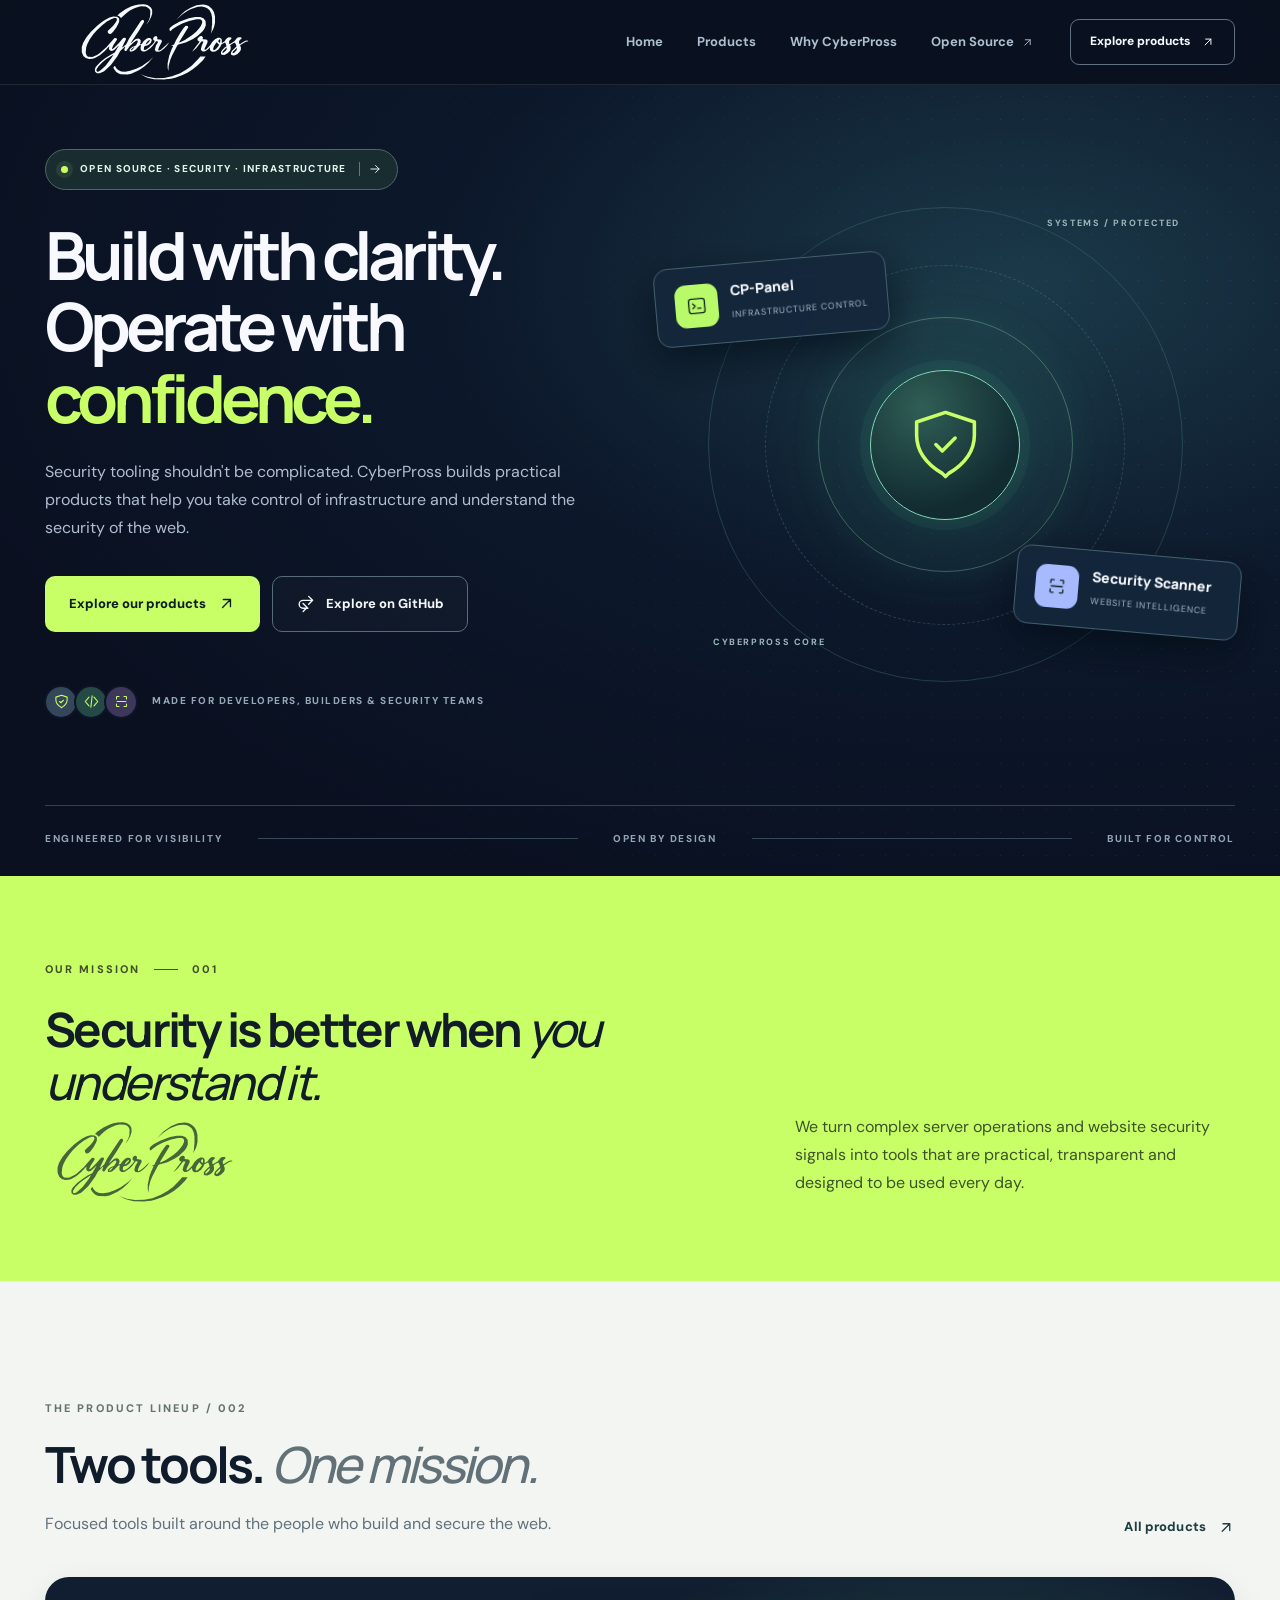
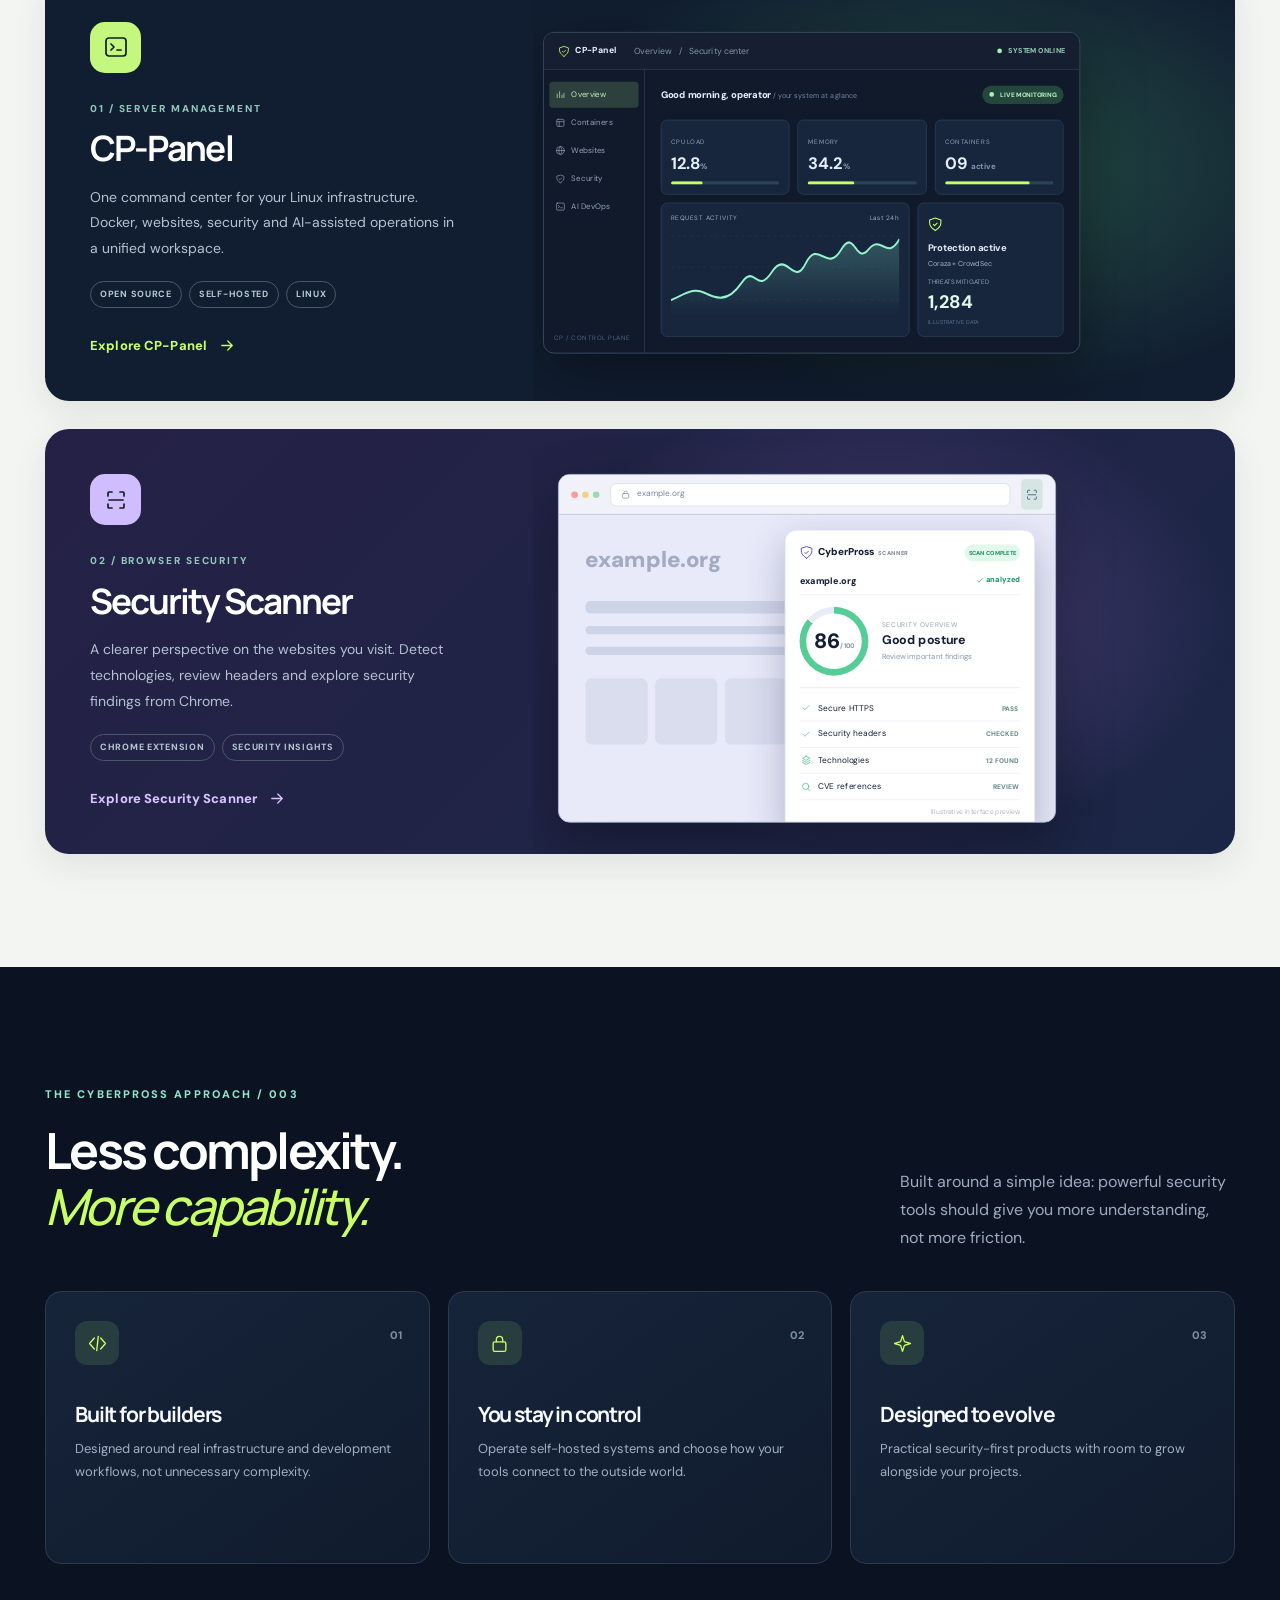
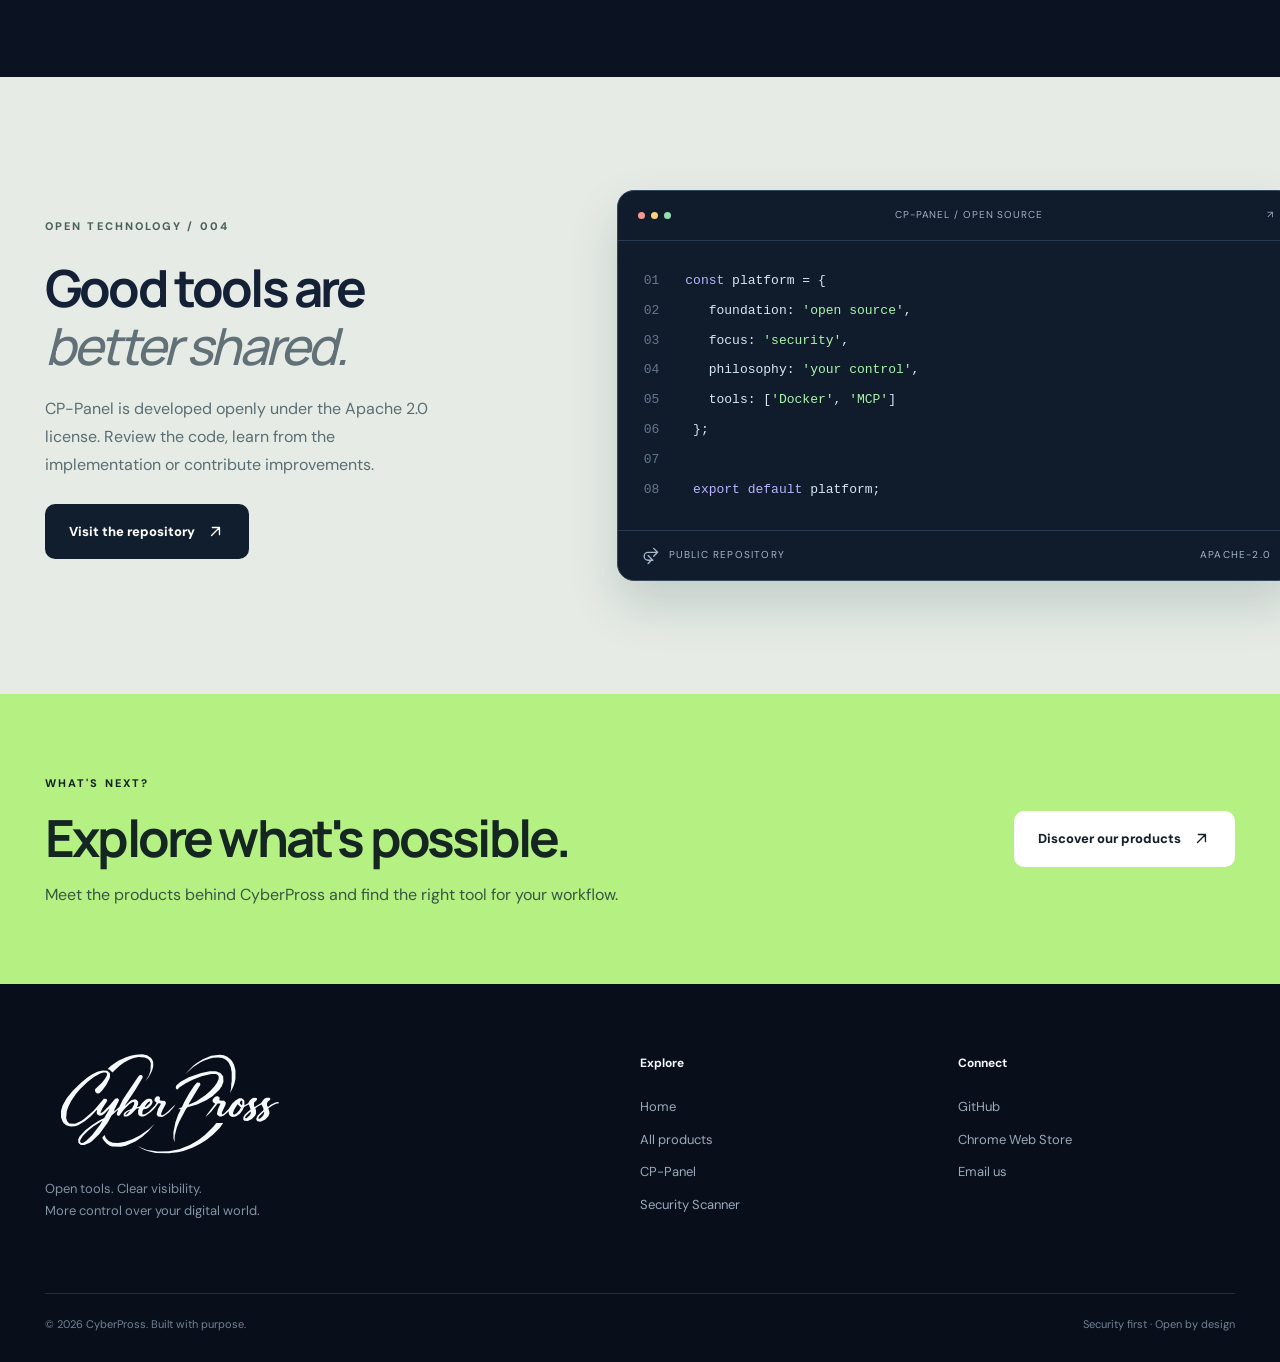
==== commit ce3baf3a: "Fix logo visibility using original artwork trace and versioned assets" ====
--- a/index.html
+++ b/index.html
@@ -1,8 +1,8 @@
-<!doctype html><html lang="en"><head><meta charset="utf-8"><meta name="viewport" content="width=device-width,initial-scale=1"><meta name="description" content="CyberPross develops open-source server management software and web security tools. Discover CP-Panel and Security Scanner."><meta name="theme-color" content="#0a1020"><meta property="og:type" content="website"><meta property="og:title" content="Home | CyberPross"><meta property="og:description" content="CyberPross develops open-source server management software and web security tools. Discover CP-Panel and Security Scanner."><meta property="og:url" content="https://cyberpross.cc/"><meta name="color-scheme" content="dark"><link rel="canonical" href="https://cyberpross.cc/"><link rel="icon" href="/assets/favicon.svg" type="image/svg+xml"><link rel="stylesheet" href="/assets/styles.css"><script defer src="/assets/main.js"></script><title>Home | CyberPross</title></head><body><header class="site-header"><div class="shell nav"><a href="/" class="brand" aria-label="CyberPross home"><img class="wordmark-logo" src="/assets/cyberpross-wordmark.svg" alt="Cyber Pross"></a><nav class="nav-links" id="main-nav" aria-label="Primary navigation"><a href="/" data-nav="/">Home</a><a href="/products/" data-nav="/products/">Products</a><a href="/#why">Why CyberPross</a><a href="https://github.com/nitishk1-hub/CP-Panel" target="_blank" rel="noopener noreferrer">Open Source <svg class="ico " viewBox="0 0 24 24" fill="none" stroke="currentColor" stroke-width="1.7" stroke-linecap="round" stroke-linejoin="round" aria-hidden="true"><path d="M7 17 17 7M8 7h9v9"/></svg></a></nav><a class="nav-button" href="/products/">Explore products <svg class="ico " viewBox="0 0 24 24" fill="none" stroke="currentColor" stroke-width="1.7" stroke-linecap="round" stroke-linejoin="round" aria-hidden="true"><path d="M7 17 17 7M8 7h9v9"/></svg></a><button class="menu-button" aria-controls="main-nav" aria-expanded="false" aria-label="Toggle menu"><svg class="ico " viewBox="0 0 24 24" fill="none" stroke="currentColor" stroke-width="1.7" stroke-linecap="round" stroke-linejoin="round" aria-hidden="true"><path d="M4 7h16M4 12h16M4 17h16"/></svg></button></div></header><main>
+<!doctype html><html lang="en"><head><meta charset="utf-8"><meta name="viewport" content="width=device-width,initial-scale=1"><meta name="description" content="CyberPross develops open-source server management software and web security tools. Discover CP-Panel and Security Scanner."><meta name="theme-color" content="#0a1020"><meta property="og:type" content="website"><meta property="og:title" content="Home | CyberPross"><meta property="og:description" content="CyberPross develops open-source server management software and web security tools. Discover CP-Panel and Security Scanner."><meta property="og:url" content="https://cyberpross.cc/"><meta name="color-scheme" content="dark"><link rel="canonical" href="https://cyberpross.cc/"><link rel="icon" href="/assets/favicon.svg" type="image/svg+xml"><link rel="stylesheet" href="/assets/styles.css?v=20261117-2"><script defer src="/assets/main.js"></script><title>Home | CyberPross</title></head><body><header class="site-header"><div class="shell nav"><a href="/" class="brand" aria-label="CyberPross home"><img class="wordmark-logo" src="/assets/cyberpross-wordmark.svg?v=20261117-2" alt="Cyber Pross"></a><nav class="nav-links" id="main-nav" aria-label="Primary navigation"><a href="/" data-nav="/">Home</a><a href="/products/" data-nav="/products/">Products</a><a href="/#why">Why CyberPross</a><a href="https://github.com/nitishk1-hub/CP-Panel" target="_blank" rel="noopener noreferrer">Open Source <svg class="ico " viewBox="0 0 24 24" fill="none" stroke="currentColor" stroke-width="1.7" stroke-linecap="round" stroke-linejoin="round" aria-hidden="true"><path d="M7 17 17 7M8 7h9v9"/></svg></a></nav><a class="nav-button" href="/products/">Explore products <svg class="ico " viewBox="0 0 24 24" fill="none" stroke="currentColor" stroke-width="1.7" stroke-linecap="round" stroke-linejoin="round" aria-hidden="true"><path d="M7 17 17 7M8 7h9v9"/></svg></a><button class="menu-button" aria-controls="main-nav" aria-expanded="false" aria-label="Toggle menu"><svg class="ico " viewBox="0 0 24 24" fill="none" stroke="currentColor" stroke-width="1.7" stroke-linecap="round" stroke-linejoin="round" aria-hidden="true"><path d="M4 7h16M4 12h16M4 17h16"/></svg></button></div></header><main>
 <div class="home-hero"><div class="hero-glow"></div><div class="shell hero-content"><div class="hero-copy"><div class="announcement"><span class="pulse"></span> OPEN SOURCE · SECURITY · INFRASTRUCTURE <span class="announcement-arrow"><svg class="ico " viewBox="0 0 24 24" fill="none" stroke="currentColor" stroke-width="1.7" stroke-linecap="round" stroke-linejoin="round" aria-hidden="true"><path d="M5 12h14m-6-6 6 6-6 6"/></svg></span></div><h1>Build with clarity.<br>Operate with <em>confidence.</em></h1><p>Security tooling shouldn't be complicated. CyberPross builds practical products that help you take control of infrastructure and understand the security of the web.</p><div class="hero-actions"><a class="button lime" href="/products/">Explore our products <svg class="ico " viewBox="0 0 24 24" fill="none" stroke="currentColor" stroke-width="1.7" stroke-linecap="round" stroke-linejoin="round" aria-hidden="true"><path d="M7 17 17 7M8 7h9v9"/></svg></a><a class="button outline" href="https://github.com/nitishk1-hub/CP-Panel" target="_blank" rel="noopener noreferrer"><svg class="ico " viewBox="0 0 24 24" fill="none" stroke="currentColor" stroke-width="1.7" stroke-linecap="round" stroke-linejoin="round" aria-hidden="true"><path d="m16 3 5 5-5 5M21 8H9a5 5 0 0 0 0 10h6m-6-6 5 5-5 5"/></svg> Explore on GitHub</a></div><div class="hero-proof"><div class="proof-avatars"><span><svg class="ico " viewBox="0 0 24 24" fill="none" stroke="currentColor" stroke-width="1.7" stroke-linecap="round" stroke-linejoin="round" aria-hidden="true"><path d="m12 22 1-1c5-3 8-7 8-12V5l-9-3-9 3v4c0 5 3 9 8 12l1 1Z"/><path d="m9 12 2 2 4-4"/></svg></span><span><svg class="ico " viewBox="0 0 24 24" fill="none" stroke="currentColor" stroke-width="1.7" stroke-linecap="round" stroke-linejoin="round" aria-hidden="true"><path d="m8 5-6 7 6 7M16 5l6 7-6 7m-3-16-2 18"/></svg></span><span><svg class="ico " viewBox="0 0 24 24" fill="none" stroke="currentColor" stroke-width="1.7" stroke-linecap="round" stroke-linejoin="round" aria-hidden="true"><path d="M4 8V5a1 1 0 0 1 1-1h3m8 0h3a1 1 0 0 1 1 1v3M4 16v3a1 1 0 0 0 1 1h3m8 0h3a1 1 0 0 0 1-1v-3M5 12h14"/></svg></span></div><span>MADE FOR DEVELOPERS, BUILDERS &amp; SECURITY TEAMS</span></div></div><div class="hero-image"><div class="hero-orbit orbit-one"></div><div class="hero-orbit orbit-two"></div><div class="hero-orbit orbit-three"></div><div class="hero-orbit core-orbit"><span><svg class="ico " viewBox="0 0 24 24" fill="none" stroke="currentColor" stroke-width="1.7" stroke-linecap="round" stroke-linejoin="round" aria-hidden="true"><path d="m12 22 1-1c5-3 8-7 8-12V5l-9-3-9 3v4c0 5 3 9 8 12l1 1Z"/><path d="m9 12 2 2 4-4"/></svg></span></div><div class="floating-card floating-left"><span><svg class="ico " viewBox="0 0 24 24" fill="none" stroke="currentColor" stroke-width="1.7" stroke-linecap="round" stroke-linejoin="round" aria-hidden="true"><rect x="2" y="3" width="20" height="18" rx="3"/><path d="m7 9 3 3-3 3m6 0h4"/></svg></span><div><b>CP-Panel</b><small>INFRASTRUCTURE CONTROL</small></div></div><div class="floating-card floating-right"><span><svg class="ico " viewBox="0 0 24 24" fill="none" stroke="currentColor" stroke-width="1.7" stroke-linecap="round" stroke-linejoin="round" aria-hidden="true"><path d="M4 8V5a1 1 0 0 1 1-1h3m8 0h3a1 1 0 0 1 1 1v3M4 16v3a1 1 0 0 0 1 1h3m8 0h3a1 1 0 0 0 1-1v-3M5 12h14"/></svg></span><div><b>Security Scanner</b><small>WEBSITE INTELLIGENCE</small></div></div><div class="orbit-label orbit-label-a">SYSTEMS / PROTECTED</div><div class="orbit-label orbit-label-b">CYBERPROSS CORE</div></div></div><div class="shell hero-bottom"><span>ENGINEERED FOR VISIBILITY</span><div class="line"></div><span>OPEN BY DESIGN</span><div class="line"></div><span>BUILT FOR CONTROL</span></div></div>
 <section class="intro-band"><div class="shell intro-grid"><div class="intro-heading"><span class="eyebrow">OUR MISSION <span class="eyebrow-line"></span> 001</span><h2>Security is better when <span>you understand it.</span></h2></div><p>We turn complex server operations and website security signals into tools that are practical, transparent and designed to be used every day.</p></div></section>
 <section class="section portfolio-section" id="products"><div class="shell"><div class="section-heading"><div><span class="eyebrow">THE PRODUCT LINEUP / 002</span><h2>Two tools. <span class="serif">One mission.</span></h2><p>Focused tools built around the people who build and secure the web.</p></div><a class="text-link dark-link" href="/products/">All products <svg class="ico " viewBox="0 0 24 24" fill="none" stroke="currentColor" stroke-width="1.7" stroke-linecap="round" stroke-linejoin="round" aria-hidden="true"><path d="M7 17 17 7M8 7h9v9"/></svg></a></div><div class="product-stack"><article class="product-tile cp-tile"><div class="tile-copy"><div class="tile-icon"><svg class="ico " viewBox="0 0 24 24" fill="none" stroke="currentColor" stroke-width="1.7" stroke-linecap="round" stroke-linejoin="round" aria-hidden="true"><rect x="2" y="3" width="20" height="18" rx="3"/><path d="m7 9 3 3-3 3m6 0h4"/></svg></div><span class="eyebrow">01 / SERVER MANAGEMENT</span><h3>CP-Panel</h3><p>One command center for your Linux infrastructure. Docker, websites, security and AI-assisted operations in a unified workspace.</p><div class="tile-tags"><span>OPEN SOURCE</span><span>SELF-HOSTED</span><span>LINUX</span></div><a class="text-link" href="/products/cp-panel/">Explore CP-Panel <svg class="ico " viewBox="0 0 24 24" fill="none" stroke="currentColor" stroke-width="1.7" stroke-linecap="round" stroke-linejoin="round" aria-hidden="true"><path d="M5 12h14m-6-6 6 6-6 6"/></svg></a></div><div class="tile-preview"><div class="mock-dashboard"><div class="dash-top"><span class="dash-mark"><svg class="ico " viewBox="0 0 24 24" fill="none" stroke="currentColor" stroke-width="1.7" stroke-linecap="round" stroke-linejoin="round" aria-hidden="true"><path d="m12 22 1-1c5-3 8-7 8-12V5l-9-3-9 3v4c0 5 3 9 8 12l1 1Z"/><path d="m9 12 2 2 4-4"/></svg> CP-Panel</span><span class="dash-crumb">Overview <em>/</em> Security center</span><span class="dash-online"><i></i> SYSTEM ONLINE</span></div><div class="dash-content"><aside class="dash-rail"><span class="active"><svg class="ico " viewBox="0 0 24 24" fill="none" stroke="currentColor" stroke-width="1.7" stroke-linecap="round" stroke-linejoin="round" aria-hidden="true"><path d="M4 20v-9m6 9V5m6 15v-6m5 6V9"/></svg> Overview</span><span><svg class="ico " viewBox="0 0 24 24" fill="none" stroke="currentColor" stroke-width="1.7" stroke-linecap="round" stroke-linejoin="round" aria-hidden="true"><rect x="3" y="3" width="18" height="18" rx="3"/><path d="M3 9h18M9 9v12"/></svg> Containers</span><span><svg class="ico " viewBox="0 0 24 24" fill="none" stroke="currentColor" stroke-width="1.7" stroke-linecap="round" stroke-linejoin="round" aria-hidden="true"><circle cx="12" cy="12" r="10"/><path d="M2 12h20M12 2c5 5 5 15 0 20-5-5-5-15 0-20"/></svg> Websites</span><span><svg class="ico " viewBox="0 0 24 24" fill="none" stroke="currentColor" stroke-width="1.7" stroke-linecap="round" stroke-linejoin="round" aria-hidden="true"><path d="m12 22 1-1c5-3 8-7 8-12V5l-9-3-9 3v4c0 5 3 9 8 12l1 1Z"/><path d="m9 12 2 2 4-4"/></svg> Security</span><span><svg class="ico " viewBox="0 0 24 24" fill="none" stroke="currentColor" stroke-width="1.7" stroke-linecap="round" stroke-linejoin="round" aria-hidden="true"><rect x="2" y="3" width="20" height="18" rx="3"/><path d="m7 9 3 3-3 3m6 0h4"/></svg> AI DevOps</span><div class="rail-end">CP / CONTROL PLANE</div></aside><div class="dash-main"><div class="dash-heading"><span>Good morning, operator<span class="dash-soft"> / your system at a glance</span></span><span class="tiny-pill"><i></i> LIVE MONITORING</span></div><div class="dash-stats"><div><small>CPU LOAD</small><b>12.8<span>%</span></b><div class="tiny-meter"><i style="width:29%"></i></div></div><div><small>MEMORY</small><b>34.2<span>%</span></b><div class="tiny-meter"><i style="width:43%"></i></div></div><div><small>CONTAINERS</small><b>09 <span>active</span></b><div class="tiny-meter"><i style="width:78%"></i></div></div></div><div class="dash-bottom"><div class="dash-chart"><div class="chart-head"><span>REQUEST ACTIVITY</span><span>Last 24h</span></div><svg viewBox="0 0 390 115" preserveAspectRatio="none" aria-label="Illustrative request activity chart"><defs><linearGradient id="cFill" x1="0" y1="0" x2="0" y2="1"><stop offset="0%" stop-color="#87f0cf" stop-opacity=".24"/><stop offset="100%" stop-color="#87f0cf" stop-opacity="0"/></linearGradient></defs><path d="M0 94H390M0 50H390M0 8H390" stroke="#26374d" stroke-dasharray="4 7"/><path d="M0 95C28 85 39 78 57 85S96 100 120 72 146 89 172 57 209 79 230 45 266 59 290 27 314 48 337 26 367 43 390 12V115H0Z" fill="url(#cFill)"/><path d="M0 95C28 85 39 78 57 85S96 100 120 72 146 89 172 57 209 79 230 45 266 59 290 27 314 48 337 26 367 43 390 12" fill="none" stroke="#95f5cf" stroke-width="2.8"/></svg></div><div class="dash-protect"><div class="protect-icon"><svg class="ico " viewBox="0 0 24 24" fill="none" stroke="currentColor" stroke-width="1.7" stroke-linecap="round" stroke-linejoin="round" aria-hidden="true"><path d="m12 22 1-1c5-3 8-7 8-12V5l-9-3-9 3v4c0 5 3 9 8 12l1 1Z"/><path d="m9 12 2 2 4-4"/></svg></div><b>Protection active</b><p>Coraza + CrowdSec</p><span>THREATS MITIGATED</span><strong>1,284</strong><small>ILLUSTRATIVE DATA</small></div></div></div></div></div></div></article><article class="product-tile scanner-tile"><div class="tile-copy"><div class="tile-icon purple"><svg class="ico " viewBox="0 0 24 24" fill="none" stroke="currentColor" stroke-width="1.7" stroke-linecap="round" stroke-linejoin="round" aria-hidden="true"><path d="M4 8V5a1 1 0 0 1 1-1h3m8 0h3a1 1 0 0 1 1 1v3M4 16v3a1 1 0 0 0 1 1h3m8 0h3a1 1 0 0 0 1-1v-3M5 12h14"/></svg></div><span class="eyebrow">02 / BROWSER SECURITY</span><h3>Security Scanner</h3><p>A clearer perspective on the websites you visit. Detect technologies, review headers and explore security findings from Chrome.</p><div class="tile-tags"><span>CHROME EXTENSION</span><span>SECURITY INSIGHTS</span></div><a class="text-link" href="/products/security-scanner/">Explore Security Scanner <svg class="ico " viewBox="0 0 24 24" fill="none" stroke="currentColor" stroke-width="1.7" stroke-linecap="round" stroke-linejoin="round" aria-hidden="true"><path d="M5 12h14m-6-6 6 6-6 6"/></svg></a></div><div class="tile-preview"><div class="mock-browser"><div class="browser-chrome"><div class="browser-dots"><i></i><i></i><i></i></div><div class="browser-address"><svg class="ico " viewBox="0 0 24 24" fill="none" stroke="currentColor" stroke-width="1.7" stroke-linecap="round" stroke-linejoin="round" aria-hidden="true"><rect x="4" y="10" width="16" height="12" rx="2"/><path d="M8 10V7a4 4 0 0 1 8 0v3"/></svg> example.org</div><div class="browser-tool"><svg class="ico " viewBox="0 0 24 24" fill="none" stroke="currentColor" stroke-width="1.7" stroke-linecap="round" stroke-linejoin="round" aria-hidden="true"><path d="M4 8V5a1 1 0 0 1 1-1h3m8 0h3a1 1 0 0 1 1 1v3M4 16v3a1 1 0 0 0 1 1h3m8 0h3a1 1 0 0 0 1-1v-3M5 12h14"/></svg></div></div><div class="scan-layout"><div class="scan-background"><span>example.org</span><div class="phantom large"></div><div class="phantom medium"></div><div class="phantom"></div><div class="phantom-cards"><i></i><i></i><i></i></div></div><div class="scan-popover"><div class="scan-head"><div class="scan-brand"><svg class="ico " viewBox="0 0 24 24" fill="none" stroke="currentColor" stroke-width="1.7" stroke-linecap="round" stroke-linejoin="round" aria-hidden="true"><path d="m12 22 1-1c5-3 8-7 8-12V5l-9-3-9 3v4c0 5 3 9 8 12l1 1Z"/><path d="m9 12 2 2 4-4"/></svg> CyberPross <span>SCANNER</span></div><span class="scan-status">SCAN COMPLETE</span></div><div class="scan-target">example.org <span><svg class="ico " viewBox="0 0 24 24" fill="none" stroke="currentColor" stroke-width="1.7" stroke-linecap="round" stroke-linejoin="round" aria-hidden="true"><path d="m5 12 4 4L19 6"/></svg> analyzed</span></div><div class="scan-score"><div class="score-ring"><span>86<small>/100</small></span></div><div><small>SECURITY OVERVIEW</small><strong>Good posture</strong><p>Review important findings</p></div></div><div class="scan-lines"><div><svg class="ico " viewBox="0 0 24 24" fill="none" stroke="currentColor" stroke-width="1.7" stroke-linecap="round" stroke-linejoin="round" aria-hidden="true"><path d="m5 12 4 4L19 6"/></svg> Secure HTTPS <span>PASS</span></div><div><svg class="ico " viewBox="0 0 24 24" fill="none" stroke="currentColor" stroke-width="1.7" stroke-linecap="round" stroke-linejoin="round" aria-hidden="true"><path d="m5 12 4 4L19 6"/></svg> Security headers <span>CHECKED</span></div><div><svg class="ico " viewBox="0 0 24 24" fill="none" stroke="currentColor" stroke-width="1.7" stroke-linecap="round" stroke-linejoin="round" aria-hidden="true"><path d="m12 2 9 5-9 5-9-5 9-5Zm-9 10 9 5 9-5M3 17l9 5 9-5"/></svg> Technologies <span>12 FOUND</span></div><div><svg class="ico " viewBox="0 0 24 24" fill="none" stroke="currentColor" stroke-width="1.7" stroke-linecap="round" stroke-linejoin="round" aria-hidden="true"><circle cx="10.8" cy="10.8" r="7.5"/><path d="m16.5 16.5 5 5"/></svg> CVE references <span>REVIEW</span></div></div><div class="scan-foot">Illustrative interface preview</div></div></div></div></div></article></div></div></section>
 <section class="section difference-section" id="why"><div class="shell"><div class="section-heading inverse"><div><span class="eyebrow">THE CYBERPROSS APPROACH / 003</span><h2>Less complexity.<br><span class="serif">More capability.</span></h2></div><p>Built around a simple idea: powerful security tools should give you more understanding, not more friction.</p></div><div class="benefits"><article class="benefit"><div class="benefit-icon"><svg class="ico " viewBox="0 0 24 24" fill="none" stroke="currentColor" stroke-width="1.7" stroke-linecap="round" stroke-linejoin="round" aria-hidden="true"><path d="m8 5-6 7 6 7M16 5l6 7-6 7m-3-16-2 18"/></svg></div><span class="benefit-number">01</span><h3>Built for builders</h3><p>Designed around real infrastructure and development workflows, not unnecessary complexity.</p></article><article class="benefit"><div class="benefit-icon"><svg class="ico " viewBox="0 0 24 24" fill="none" stroke="currentColor" stroke-width="1.7" stroke-linecap="round" stroke-linejoin="round" aria-hidden="true"><rect x="4" y="10" width="16" height="12" rx="2"/><path d="M8 10V7a4 4 0 0 1 8 0v3"/></svg></div><span class="benefit-number">02</span><h3>You stay in control</h3><p>Operate self-hosted systems and choose how your tools connect to the outside world.</p></article><article class="benefit"><div class="benefit-icon"><svg class="ico " viewBox="0 0 24 24" fill="none" stroke="currentColor" stroke-width="1.7" stroke-linecap="round" stroke-linejoin="round" aria-hidden="true"><path d="m12 2 2.4 7.6L22 12l-7.6 2.4L12 22l-2.4-7.6L2 12l7.6-2.4L12 2Z"/></svg></div><span class="benefit-number">03</span><h3>Designed to evolve</h3><p>Practical security-first products with room to grow alongside your projects.</p></article></div></div></section>
 <section class="section open-section"><div class="shell open-grid"><div><span class="eyebrow">OPEN TECHNOLOGY / 004</span><h2>Good tools are<br><span class="serif">better shared.</span></h2><p>CP-Panel is developed openly under the Apache 2.0 license. Review the code, learn from the implementation or contribute improvements.</p><a class="button dark" href="https://github.com/nitishk1-hub/CP-Panel" target="_blank" rel="noopener noreferrer">Visit the repository <svg class="ico " viewBox="0 0 24 24" fill="none" stroke="currentColor" stroke-width="1.7" stroke-linecap="round" stroke-linejoin="round" aria-hidden="true"><path d="M7 17 17 7M8 7h9v9"/></svg></a></div><div class="code-illustration"><div class="code-title"><span><i></i><i></i><i></i></span> CP-PANEL / OPEN SOURCE <span>↗</span></div><div class="code-body"><div><i>01</i><span class="code-purple">const</span> platform = {</div><div><i>02</i> &nbsp; foundation: <span class="code-green">'open source'</span>,</div><div><i>03</i> &nbsp; focus: <span class="code-green">'security'</span>,</div><div><i>04</i> &nbsp; philosophy: <span class="code-green">'your control'</span>,</div><div><i>05</i> &nbsp; tools: [<span class="code-green">'Docker'</span>, <span class="code-green">'MCP'</span>]</div><div><i>06</i> };</div><div><i>07</i></div><div><i>08</i> <span class="code-purple">export default</span> platform;</div></div><div class="code-bottom"><svg class="ico " viewBox="0 0 24 24" fill="none" stroke="currentColor" stroke-width="1.7" stroke-linecap="round" stroke-linejoin="round" aria-hidden="true"><path d="m16 3 5 5-5 5M21 8H9a5 5 0 0 0 0 10h6m-6-6 5 5-5 5"/></svg> PUBLIC REPOSITORY <span>APACHE-2.0</span></div></div></div></section>
 <section class="end-cta"><div class="shell cta-inner"><div><span class="eyebrow">WHAT'S NEXT?</span><h2>Explore what's possible.</h2><p>Meet the products behind CyberPross and find the right tool for your workflow.</p></div><a class="button light" href="/products/">Discover our products <svg class="ico " viewBox="0 0 24 24" fill="none" stroke="currentColor" stroke-width="1.7" stroke-linecap="round" stroke-linejoin="round" aria-hidden="true"><path d="M7 17 17 7M8 7h9v9"/></svg></a></div></section>
-</main><footer class="footer"><div class="shell footer-main"><div class="footer-brand"><a href="/" class="brand" aria-label="CyberPross home"><img class="wordmark-logo" src="/assets/cyberpross-wordmark.svg" alt="Cyber Pross"></a><p>Open tools. Clear visibility.<br>More control over your digital world.</p></div><div class="footer-col"><b>Explore</b><a href="/">Home</a><a href="/products/">All products</a><a href="/products/cp-panel/">CP-Panel</a><a href="/products/security-scanner/">Security Scanner</a></div><div class="footer-col"><b>Connect</b><a href="https://github.com/nitishk1-hub/CP-Panel" target="_blank" rel="noopener noreferrer">GitHub</a><a href="https://chromewebstore.google.com/detail/cyberpross-security-scann/edbncdajlofhbpejdnpjjgjlmbiemeie" target="_blank" rel="noopener noreferrer">Chrome Web Store</a><a href="mailto:admin@cyberpross.com">Email us</a></div></div><div class="shell footer-base"><span>© 2026 CyberPross. Built with purpose.</span><span>Security first · Open by design</span></div></footer></body></html>+</main><footer class="footer"><div class="shell footer-main"><div class="footer-brand"><a href="/" class="brand" aria-label="CyberPross home"><img class="wordmark-logo" src="/assets/cyberpross-wordmark.svg?v=20261117-2" alt="Cyber Pross"></a><p>Open tools. Clear visibility.<br>More control over your digital world.</p></div><div class="footer-col"><b>Explore</b><a href="/">Home</a><a href="/products/">All products</a><a href="/products/cp-panel/">CP-Panel</a><a href="/products/security-scanner/">Security Scanner</a></div><div class="footer-col"><b>Connect</b><a href="https://github.com/nitishk1-hub/CP-Panel" target="_blank" rel="noopener noreferrer">GitHub</a><a href="https://chromewebstore.google.com/detail/cyberpross-security-scann/edbncdajlofhbpejdnpjjgjlmbiemeie" target="_blank" rel="noopener noreferrer">Chrome Web Store</a><a href="mailto:admin@cyberpross.com">Email us</a></div></div><div class="shell footer-base"><span>© 2026 CyberPross. Built with purpose.</span><span>Security first · Open by design</span></div></footer></body></html>
--- a/assets/styles.css
+++ b/assets/styles.css
@@ -9,3 +9,8 @@
 .footer .wordmark-logo{width:202px;height:95px}
 .intro-heading::after{content:"";display:block;width:200px;height:80px;margin-top:12px;background:#19302c;mask:url('/assets/cyberpross-wordmark.svg') center/contain no-repeat;-webkit-mask:url('/assets/cyberpross-wordmark.svg') center/contain no-repeat;opacity:.74}
 @media(max-width:580px){.site-header .wordmark-logo{width:135px;height:62px}.footer .wordmark-logo{width:185px;height:80px}}
+
+/* Brand visibility fix: source-traced logo, large header sizing, light/dark contrast */
+.site-header .wordmark-logo{width:240px;height:76px;object-fit:contain;filter:none}
+.footer .wordmark-logo{width:250px;height:100px;object-fit:contain;filter:none}
+@media(max-width:650px){.site-header .wordmark-logo{width:155px;height:61px}.footer .wordmark-logo{width:200px;height:86px}}
